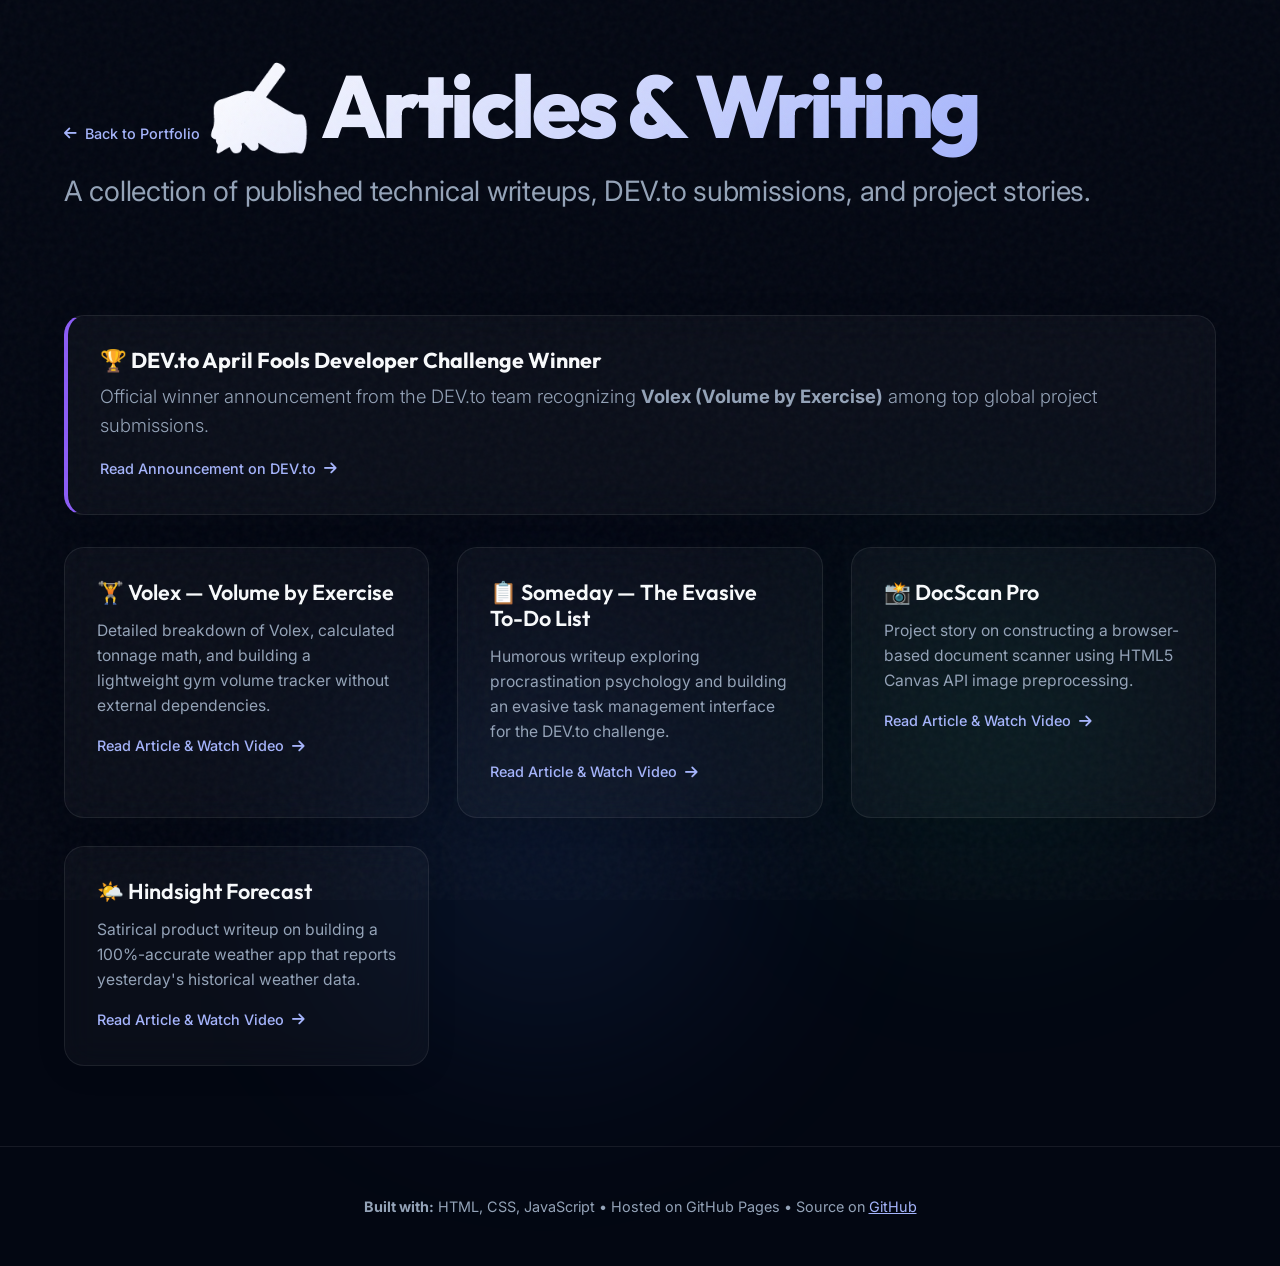
==== articles.html @ e0ef00ad "Deploy Piyush Das portfolio site & case studies" ====
<!DOCTYPE html>
<html lang="en">
<head>
    <meta charset="UTF-8">
    <meta name="viewport" content="width=device-width, initial-scale=1.0">
    <title>Articles & Writing | Piyush Das</title>
    <meta name="description" content="Technical writeups, DEV.to challenge articles, and project engineering breakdowns by Piyush Das.">
    <link rel="canonical" href="https://piyushdas1624.github.io/articles.html">
    <link rel="stylesheet" href="style.css">
    <link rel="stylesheet" href="https://cdnjs.cloudflare.com/ajax/libs/font-awesome/6.4.0/css/all.min.css">
    <link href="https://fonts.googleapis.com/css2?family=Inter:wght@300;400;500;600&family=Outfit:wght@400;600;700;800&display=swap" rel="stylesheet">
</head>
<body>
    <div class="noise-overlay"></div>
    <div class="bg-orb orb-2"></div>
    <div class="bg-orb orb-3"></div>

    <header class="section hero" style="min-height: 35vh; padding-top: 3rem;">
        <div class="container">
            <a href="index.html" class="link-btn" style="margin-bottom: 1.5rem;"><i class="fa-solid fa-arrow-left"></i> Back to Portfolio</a>
            <h1 class="gradient-text">✍️ Articles & Writing</h1>
            <p class="subtitle">A collection of published technical writeups, DEV.to submissions, and project stories.</p>
        </div>
    </header>

    <main class="container section" style="padding-top: 0;">
        <!-- Official Award Writeup -->
        <div class="glass-card highlight-card" style="margin-bottom: 2rem;">
            <h3>🏆 DEV.to April Fools Developer Challenge Winner</h3>
            <p style="margin-top: 0.5rem; color: var(--color-text-muted);">
                Official winner announcement from the DEV.to team recognizing <strong>Volex (Volume by Exercise)</strong> among top global project submissions.
            </p>
            <a href="https://dev.to/devteam/congrats-to-the-april-fools-challenge-winners-l8f" target="_blank" rel="noopener" class="link-btn" style="margin-top: 1rem; display: inline-flex;">Read Announcement on DEV.to <i class="fa-solid fa-arrow-right"></i></a>
        </div>

        <!-- Published Articles Grid -->
        <div class="grid">
            <div class="glass-card interactive-card">
                <h4>🏋️ Volex — Volume by Exercise</h4>
                <p>Detailed breakdown of Volex, calculated tonnage math, and building a lightweight gym volume tracker without external dependencies.</p>
                <a href="https://dev.to/piyushdas1624/volex-volume-by-exercise-oi7" target="_blank" rel="noopener" class="link-btn" style="margin-top: 1rem; display: inline-flex;">Read Article & Watch Video <i class="fa-solid fa-arrow-right"></i></a>
            </div>

            <div class="glass-card interactive-card">
                <h4>📋 Someday — The Evasive To-Do List</h4>
                <p>Humorous writeup exploring procrastination psychology and building an evasive task management interface for the DEV.to challenge.</p>
                <a href="https://dev.to/piyushdas1624/someday-the-evasive-to-do-list-5a4f" target="_blank" rel="noopener" class="link-btn" style="margin-top: 1rem; display: inline-flex;">Read Article & Watch Video <i class="fa-solid fa-arrow-right"></i></a>
            </div>

            <div class="glass-card interactive-card">
                <h4>📸 DocScan Pro</h4>
                <p>Project story on constructing a browser-based document scanner using HTML5 Canvas API image preprocessing.</p>
                <a href="https://dev.to/piyushdas1624/docscan-pro-38l8" target="_blank" rel="noopener" class="link-btn" style="margin-top: 1rem; display: inline-flex;">Read Article & Watch Video <i class="fa-solid fa-arrow-right"></i></a>
            </div>

            <div class="glass-card interactive-card">
                <h4>🌤️ Hindsight Forecast</h4>
                <p>Satirical product writeup on building a 100%-accurate weather app that reports yesterday's historical weather data.</p>
                <a href="https://dev.to/piyushdas1624/hindsight-forecast-4bf1" target="_blank" rel="noopener" class="link-btn" style="margin-top: 1rem; display: inline-flex;">Read Article & Watch Video <i class="fa-solid fa-arrow-right"></i></a>
            </div>
        </div>
    </main>

    <footer class="footer">
        <div class="container">
            <p><strong>Built with:</strong> HTML, CSS, JavaScript • Hosted on GitHub Pages • Source on <a href="https://github.com/Piyushdas1624/Piyushdas1624.github.io" target="_blank" rel="noopener" style="color: #a5b4fc;">GitHub</a></p>
        </div>
    </footer>
</body>
</html>
---- style.css ----
:root {
    --color-bg-base: #030712;
    --color-text-main: #f8fafc;
    --color-text-muted: #94a3b8;
    
    --color-accent-purple: #8b5cf6;
    --color-accent-blue: #3b82f6;
    --color-accent-emerald: #10b981;
    --color-accent-amber: #f59e0b;
    
    --glass-bg: rgba(255, 255, 255, 0.03);
    --glass-border: rgba(255, 255, 255, 0.08);
    --glass-highlight: rgba(255, 255, 255, 0.15);
    
    --font-heading: 'Outfit', sans-serif;
    --font-body: 'Inter', sans-serif;
    
    --transition: all 0.3s cubic-bezier(0.25, 1, 0.5, 1);
}

* {
    margin: 0;
    padding: 0;
    box-sizing: border-box;
}

body {
    background-color: var(--color-bg-base);
    color: var(--color-text-main);
    font-family: var(--font-body);
    line-height: 1.6;
    overflow-x: hidden;
    position: relative;
}

/* Background Orbs */
.bg-orb {
    position: absolute;
    border-radius: 50%;
    filter: blur(100px);
    z-index: -1;
    opacity: 0.5;
    animation: float 20s infinite alternate ease-in-out;
}

.orb-1 {
    top: 5%;
    left: 10%;
    width: 40vw;
    height: 40vw;
    background: radial-gradient(circle, rgba(139, 92, 246, 0.4) 0%, rgba(139, 92, 246, 0) 70%);
}

.orb-2 {
    top: 40%;
    right: 5%;
    width: 35vw;
    height: 35vw;
    background: radial-gradient(circle, rgba(16, 185, 129, 0.3) 0%, rgba(16, 185, 129, 0) 70%);
    animation-delay: -5s;
}

.orb-3 {
    bottom: 10%;
    left: 20%;
    width: 45vw;
    height: 45vw;
    background: radial-gradient(circle, rgba(59, 130, 246, 0.3) 0%, rgba(59, 130, 246, 0) 70%);
    animation-delay: -10s;
}

@keyframes float {
    0% { transform: translate(0, 0) scale(1); }
    50% { transform: translate(50px, -50px) scale(1.1); }
    100% { transform: translate(-30px, 30px) scale(0.9); }
}

.noise-overlay {
    position: fixed;
    top: 0;
    left: 0;
    width: 100vw;
    height: 100vh;
    pointer-events: none;
    z-index: 50;
    opacity: 0.04;
    background-image: url('data:image/svg+xml,%3Csvg viewBox="0 0 200 200" xmlns="http://www.w3.org/2000/svg"%3E%3Cfilter id="noiseFilter"%3E%3CfeTurbulence type="fractalNoise" baseFrequency="0.75" numOctaves="3" stitchTiles="stitch"/%3E%3C/filter%3E%3Crect width="100%25" height="100%25" filter="url(%23noiseFilter)"/%3E%3C/svg%3E');
}

/* Layout */
.container {
    width: 90%;
    max-width: 1200px;
    margin: 0 auto;
    position: relative;
    z-index: 1;
}

.section {
    padding: 5rem 0;
}

/* Typography */
h1, h2, h3, h4 {
    font-family: var(--font-heading);
    line-height: 1.2;
}

h3.section-title {
    font-size: 2.25rem;
    margin-bottom: 2.5rem;
    font-weight: 700;
    color: var(--color-text-main);
    letter-spacing: -0.02em;
}

/* Hero Section */
.hero {
    min-height: 70vh;
    display: flex;
    align-items: center;
    padding-top: 4rem;
}

.hero-container {
    display: flex;
    flex-direction: column;
    justify-content: center;
}

.gradient-text {
    font-size: clamp(3.5rem, 8vw, 5.5rem);
    font-weight: 800;
    letter-spacing: -0.04em;
    margin-bottom: 0.5rem;
    background: linear-gradient(135deg, #ffffff 0%, #a5b4fc 100%);
    -webkit-background-clip: text;
    -webkit-text-fill-color: transparent;
    display: inline-block;
}

.subtitle {
    font-size: clamp(1.25rem, 3vw, 1.75rem);
    font-weight: 400;
    color: var(--color-text-muted);
    margin-bottom: 1rem;
    letter-spacing: -0.01em;
}

.subtitle .dot {
    color: var(--color-accent-purple);
    margin: 0 0.5rem;
}

.tagline {
    color: var(--color-accent-emerald);
    font-size: 1.1rem;
    margin-bottom: 2rem;
    font-weight: 500;
}

/* Glassmorphism Classes */
.glass-card {
    background: var(--glass-bg);
    border: 1px solid var(--glass-border);
    backdrop-filter: blur(16px);
    -webkit-backdrop-filter: blur(16px);
    border-radius: 20px;
    padding: 2rem;
    box-shadow: 0 4px 30px rgba(0, 0, 0, 0.1);
}

/* Interactive Spotlight Card */
.interactive-card {
    position: relative;
    overflow: hidden;
    transition: transform 0.3s ease, border-color 0.3s ease;
}

.interactive-card::before {
    content: "";
    position: absolute;
    top: 0;
    left: 0;
    width: 100%;
    height: 100%;
    background: radial-gradient(
        800px circle at var(--mouse-x, 50%) var(--mouse-y, 50%),
        rgba(255, 255, 255, 0.06),
        transparent 40%
    );
    opacity: 0;
    transition: opacity 0.3s;
    pointer-events: none;
    z-index: 0;
}

.interactive-card:hover {
    transform: translateY(-5px);
    border-color: rgba(255, 255, 255, 0.2);
}

.interactive-card:hover::before {
    opacity: 1;
}

.interactive-card > * {
    position: relative;
    z-index: 1;
}

/* Buttons and Links */
.social-links {
    display: flex;
    gap: 1rem;
    margin-bottom: 1.5rem;
}

.glass-btn {
    display: flex;
    align-items: center;
    justify-content: center;
    width: 48px;
    height: 48px;
    border-radius: 12px;
    background: var(--glass-bg);
    border: 1px solid var(--glass-border);
    color: var(--color-text-main);
    text-decoration: none;
    transition: var(--transition);
    backdrop-filter: blur(10px);
}

.glass-btn:hover {
    background: rgba(255, 255, 255, 0.1);
    border-color: rgba(255, 255, 255, 0.3);
    transform: translateY(-3px);
    color: #fff;
    box-shadow: 0 10px 20px rgba(0,0,0,0.2);
}

.location {
    display: flex;
    align-items: center;
    gap: 0.5rem;
    color: var(--color-text-muted);
    font-size: 1.05rem;
    font-family: var(--font-heading);
}

.location i {
    color: var(--color-accent-emerald);
}

/* Award Banner */
.award-banner {
    margin-top: 1.5rem;
    padding-top: 1rem;
    border-top: 1px solid var(--glass-border);
    display: flex;
    align-items: center;
    gap: 0.75rem;
    color: var(--color-accent-amber);
    font-size: 1.05rem;
}

.award-banner a {
    color: #a5b4fc;
    text-decoration: underline;
}

/* Highlight Card */
.highlight-card {
    border-left: 4px solid var(--color-accent-purple);
    font-size: 1.15rem;
    font-weight: 300;
}

/* Grids */
.grid {
    display: grid;
    grid-template-columns: repeat(auto-fit, minmax(280px, 1fr));
    gap: 1.75rem;
}

.masonry-grid {
    display: grid;
    grid-template-columns: repeat(auto-fit, minmax(320px, 1fr));
    gap: 1.5rem;
}

/* Card Content Styling */
.card-icon {
    width: 52px;
    height: 52px;
    background: rgba(255,255,255,0.05);
    border-radius: 14px;
    display: flex;
    align-items: center;
    justify-content: center;
    margin-bottom: 1.25rem;
    color: #fff;
    border: 1px solid var(--glass-border);
}

.interactive-card h4 {
    font-size: 1.35rem;
    margin-bottom: 0.75rem;
    font-weight: 600;
}

.interactive-card p {
    color: var(--color-text-muted);
    font-size: 0.98rem;
}

/* Skills */
.skills-container {
    display: grid;
    grid-template-columns: repeat(auto-fit, minmax(320px, 1fr));
    gap: 1.75rem;
}

.skill-category h4 {
    margin-bottom: 1.25rem;
    display: flex;
    align-items: center;
    gap: 0.75rem;
    color: #fff;
}

.skill-category h4 i {
    color: var(--color-accent-blue);
}

.tags {
    display: flex;
    flex-wrap: wrap;
    gap: 0.6rem;
}

.glass-tag {
    background: rgba(255,255,255,0.05);
    color: var(--color-text-main);
    padding: 0.4rem 1rem;
    border-radius: 30px;
    font-size: 0.88rem;
    font-weight: 500;
    border: 1px solid var(--glass-border);
    transition: var(--transition);
}

.glass-tag:hover {
    background: rgba(255,255,255,0.15);
    border-color: rgba(255,255,255,0.4);
}

/* Projects */
.project-header {
    display: flex;
    justify-content: space-between;
    align-items: flex-start;
    margin-bottom: 1rem;
}

.badge {
    background: rgba(16, 185, 129, 0.15);
    color: var(--color-accent-emerald);
    padding: 0.3rem 0.75rem;
    border-radius: 6px;
    font-size: 0.75rem;
    font-weight: 600;
    font-family: var(--font-heading);
    border: 1px solid rgba(16, 185, 129, 0.3);
}

.winner-badge {
    background: rgba(245, 158, 11, 0.2);
    color: var(--color-accent-amber);
    border-color: rgba(245, 158, 11, 0.4);
}

.project-links {
    margin-top: 1.25rem;
    display: flex;
    gap: 1rem;
    flex-wrap: wrap;
}

.project-links a, .link-btn {
    display: inline-flex;
    align-items: center;
    gap: 0.5rem;
    color: #a5b4fc;
    text-decoration: none;
    font-size: 0.9rem;
    font-weight: 500;
    transition: var(--transition);
}

.project-links a:hover, .link-btn:hover {
    color: #ffffff;
    transform: translateX(3px);
}

/* Footer */
.footer {
    padding: 3rem 0;
    border-top: 1px solid var(--glass-border);
    text-align: center;
    color: var(--color-text-muted);
    font-size: 0.9rem;
}

/* Animations */
.fade-in-up {
    opacity: 0;
    transform: translateY(30px);
    transition: opacity 0.8s cubic-bezier(0.25, 1, 0.5, 1), transform 0.8s cubic-bezier(0.25, 1, 0.5, 1);
    transition-delay: var(--delay, 0s);
}

.fade-in-up.visible {
    opacity: 1;
    transform: translateY(0);
}
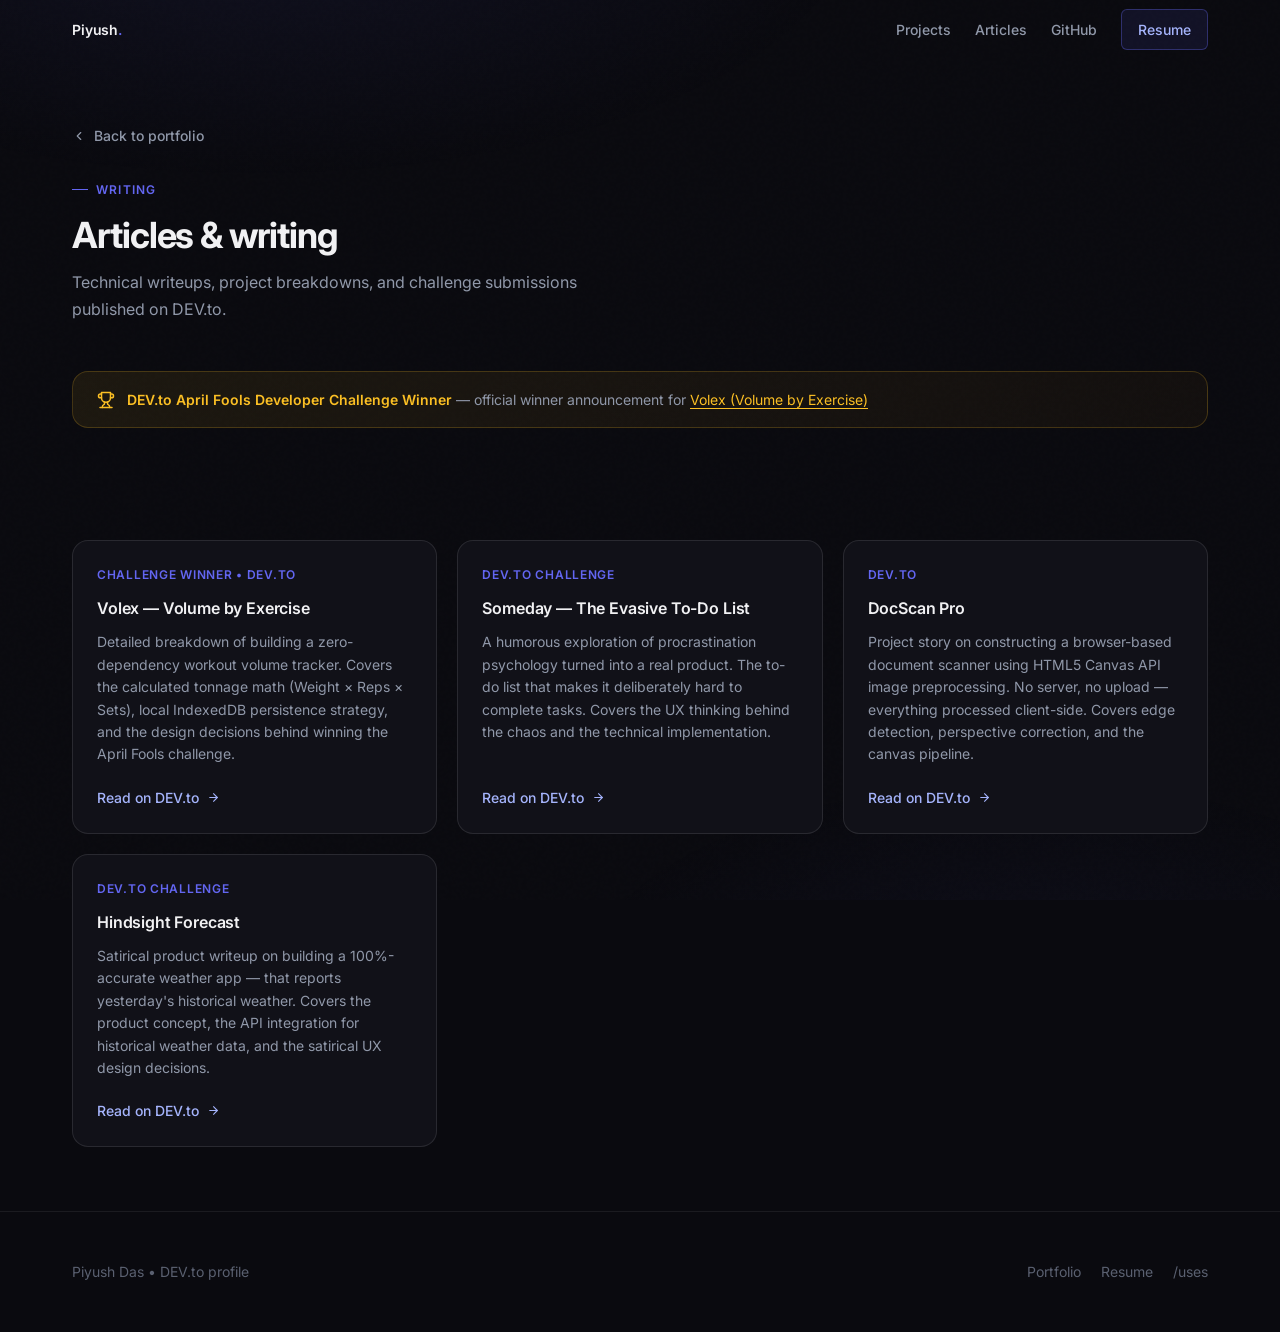
==== commit b0f5a0de: "redesign: Linear/Vercel-inspired portfolio with More pages section - Complete design system: 8px gri" ====
--- a/articles.html
+++ b/articles.html
@@ -1,70 +1,117 @@
 <!DOCTYPE html>
 <html lang="en">
 <head>
-    <meta charset="UTF-8">
-    <meta name="viewport" content="width=device-width, initial-scale=1.0">
-    <title>Articles & Writing | Piyush Das</title>
-    <meta name="description" content="Technical writeups, DEV.to challenge articles, and project engineering breakdowns by Piyush Das.">
-    <link rel="canonical" href="https://piyushdas1624.github.io/articles.html">
-    <link rel="stylesheet" href="style.css">
-    <link rel="stylesheet" href="https://cdnjs.cloudflare.com/ajax/libs/font-awesome/6.4.0/css/all.min.css">
-    <link href="https://fonts.googleapis.com/css2?family=Inter:wght@300;400;500;600&family=Outfit:wght@400;600;700;800&display=swap" rel="stylesheet">
+  <meta charset="UTF-8">
+  <meta name="viewport" content="width=device-width, initial-scale=1.0">
+  <title>Articles & Writing — Piyush Das</title>
+  <meta name="description" content="Technical writeups, DEV.to challenge articles, and project engineering breakdowns by Piyush Das.">
+  <link rel="canonical" href="https://piyushdas1624.github.io/articles.html">
+  <meta name="theme-color" content="#0a0a0f">
+  <link rel="icon" type="image/png" href="https://avatars.githubusercontent.com/u/92461717?v=4">
+  <link rel="preconnect" href="https://fonts.googleapis.com">
+  <link rel="preconnect" href="https://fonts.gstatic.com" crossorigin>
+  <link href="https://fonts.googleapis.com/css2?family=Inter:wght@300;400;500;600;700&display=swap" rel="stylesheet">
+  <link rel="stylesheet" href="style.css">
 </head>
 <body>
-    <div class="noise-overlay"></div>
-    <div class="bg-orb orb-2"></div>
-    <div class="bg-orb orb-3"></div>
+  <div class="bg-grain" aria-hidden="true"></div>
+  <div class="bg-gradient" aria-hidden="true"></div>
 
-    <header class="section hero" style="min-height: 35vh; padding-top: 3rem;">
-        <div class="container">
-            <a href="index.html" class="link-btn" style="margin-bottom: 1.5rem;"><i class="fa-solid fa-arrow-left"></i> Back to Portfolio</a>
-            <h1 class="gradient-text">✍️ Articles & Writing</h1>
-            <p class="subtitle">A collection of published technical writeups, DEV.to submissions, and project stories.</p>
+  <nav class="nav scrolled" role="navigation" aria-label="Main navigation" id="main-nav">
+    <div class="nav-inner">
+      <a href="index.html" class="nav-logo" aria-label="Back to portfolio">Piyush<span>.</span></a>
+      <div class="nav-links">
+        <a href="index.html#projects" class="nav-link">Projects</a>
+        <a href="articles.html" class="nav-link" aria-current="page">Articles</a>
+        <a href="https://github.com/Piyushdas1624" class="nav-link" target="_blank" rel="noopener noreferrer">GitHub</a>
+        <a href="resume.html" class="nav-cta">Resume</a>
+      </div>
+    </div>
+  </nav>
+
+  <main style="padding-top: calc(var(--nav-height) + var(--space-16));">
+    <div class="container">
+      <a href="index.html" class="back-link reveal">
+        <svg width="14" height="14" viewBox="0 0 24 24" fill="none" stroke="currentColor" stroke-width="2" stroke-linecap="round" stroke-linejoin="round" aria-hidden="true"><path d="m15 18-6-6 6-6"/></svg>
+        Back to portfolio
+      </a>
+
+      <div class="section-header reveal">
+        <div class="eyebrow">Writing</div>
+        <h1 class="section-title" style="font-size: clamp(var(--text-2xl), 4vw, var(--text-4xl)); letter-spacing: -0.03em;">Articles &amp; writing</h1>
+        <p class="section-desc">Technical writeups, project breakdowns, and challenge submissions published on DEV.to.</p>
+      </div>
+
+      <!-- Award highlight -->
+      <div class="award-banner reveal">
+        <svg width="18" height="18" viewBox="0 0 24 24" fill="none" stroke="currentColor" stroke-width="2" stroke-linecap="round" stroke-linejoin="round" aria-hidden="true"><path d="M6 9H4.5a2.5 2.5 0 0 1 0-5H6"/><path d="M18 9h1.5a2.5 2.5 0 0 0 0-5H18"/><path d="M4 22h16"/><path d="M10 14.66V17c0 .55-.47.98-.97 1.21C7.85 18.75 7 20.24 7 22"/><path d="M14 14.66V17c0 .55.47.98.97 1.21C16.15 18.75 17 20.24 17 22"/><path d="M18 2H6v7a6 6 0 0 0 12 0V2Z"/></svg>
+        <p class="award-banner-text">
+          <strong>DEV.to April Fools Developer Challenge Winner</strong> —
+          official winner announcement for <a href="https://dev.to/devteam/congrats-to-the-april-fools-challenge-winners-l8f" target="_blank" rel="noopener" class="award-banner-link">Volex (Volume by Exercise)</a>
+        </p>
+      </div>
+
+      <div class="section-sm">
+        <div class="articles-grid" role="list" aria-label="Articles and writing">
+
+          <a href="https://dev.to/piyushdas1624/volex-volume-by-exercise-oi7" target="_blank" rel="noopener noreferrer" class="article-card reveal" role="listitem">
+            <span class="article-tag">Challenge Winner &bull; DEV.to</span>
+            <h2 class="article-title">Volex — Volume by Exercise</h2>
+            <p class="article-summary">Detailed breakdown of building a zero-dependency workout volume tracker. Covers the calculated tonnage math (Weight × Reps × Sets), local IndexedDB persistence strategy, and the design decisions behind winning the April Fools challenge.</p>
+            <span class="article-read">
+              Read on DEV.to
+              <svg width="13" height="13" viewBox="0 0 24 24" fill="none" stroke="currentColor" stroke-width="2" stroke-linecap="round" stroke-linejoin="round" aria-hidden="true"><path d="M5 12h14"/><path d="m12 5 7 7-7 7"/></svg>
+            </span>
+          </a>
+
+          <a href="https://dev.to/piyushdas1624/someday-the-evasive-to-do-list-5a4f" target="_blank" rel="noopener noreferrer" class="article-card reveal reveal-delay-1" role="listitem">
+            <span class="article-tag">DEV.to Challenge</span>
+            <h2 class="article-title">Someday — The Evasive To-Do List</h2>
+            <p class="article-summary">A humorous exploration of procrastination psychology turned into a real product. The to-do list that makes it deliberately hard to complete tasks. Covers the UX thinking behind the chaos and the technical implementation.</p>
+            <span class="article-read">
+              Read on DEV.to
+              <svg width="13" height="13" viewBox="0 0 24 24" fill="none" stroke="currentColor" stroke-width="2" stroke-linecap="round" stroke-linejoin="round" aria-hidden="true"><path d="M5 12h14"/><path d="m12 5 7 7-7 7"/></svg>
+            </span>
+          </a>
+
+          <a href="https://dev.to/piyushdas1624/docscan-pro-38l8" target="_blank" rel="noopener noreferrer" class="article-card reveal reveal-delay-2" role="listitem">
+            <span class="article-tag">DEV.to</span>
+            <h2 class="article-title">DocScan Pro</h2>
+            <p class="article-summary">Project story on constructing a browser-based document scanner using HTML5 Canvas API image preprocessing. No server, no upload — everything processed client-side. Covers edge detection, perspective correction, and the canvas pipeline.</p>
+            <span class="article-read">
+              Read on DEV.to
+              <svg width="13" height="13" viewBox="0 0 24 24" fill="none" stroke="currentColor" stroke-width="2" stroke-linecap="round" stroke-linejoin="round" aria-hidden="true"><path d="M5 12h14"/><path d="m12 5 7 7-7 7"/></svg>
+            </span>
+          </a>
+
+          <a href="https://dev.to/piyushdas1624/hindsight-forecast-4bf1" target="_blank" rel="noopener noreferrer" class="article-card reveal reveal-delay-3" role="listitem">
+            <span class="article-tag">DEV.to Challenge</span>
+            <h2 class="article-title">Hindsight Forecast</h2>
+            <p class="article-summary">Satirical product writeup on building a 100%-accurate weather app — that reports yesterday's historical weather. Covers the product concept, the API integration for historical weather data, and the satirical UX design decisions.</p>
+            <span class="article-read">
+              Read on DEV.to
+              <svg width="13" height="13" viewBox="0 0 24 24" fill="none" stroke="currentColor" stroke-width="2" stroke-linecap="round" stroke-linejoin="round" aria-hidden="true"><path d="M5 12h14"/><path d="m12 5 7 7-7 7"/></svg>
+            </span>
+          </a>
+
         </div>
-    </header>
+      </div>
+    </div>
+  </main>
 
-    <main class="container section" style="padding-top: 0;">
-        <!-- Official Award Writeup -->
-        <div class="glass-card highlight-card" style="margin-bottom: 2rem;">
-            <h3>🏆 DEV.to April Fools Developer Challenge Winner</h3>
-            <p style="margin-top: 0.5rem; color: var(--color-text-muted);">
-                Official winner announcement from the DEV.to team recognizing <strong>Volex (Volume by Exercise)</strong> among top global project submissions.
-            </p>
-            <a href="https://dev.to/devteam/congrats-to-the-april-fools-challenge-winners-l8f" target="_blank" rel="noopener" class="link-btn" style="margin-top: 1rem; display: inline-flex;">Read Announcement on DEV.to <i class="fa-solid fa-arrow-right"></i></a>
-        </div>
+  <footer class="footer">
+    <div class="container">
+      <div class="footer-inner">
+        <p>Piyush Das &bull; <a href="https://dev.to/piyushdas1624" target="_blank" rel="noopener noreferrer" class="footer-link">DEV.to profile</a></p>
+        <nav class="footer-links" aria-label="Footer links">
+          <a href="index.html" class="footer-link">Portfolio</a>
+          <a href="resume.html" class="footer-link">Resume</a>
+          <a href="uses.html" class="footer-link">/uses</a>
+        </nav>
+      </div>
+    </div>
+  </footer>
 
-        <!-- Published Articles Grid -->
-        <div class="grid">
-            <div class="glass-card interactive-card">
-                <h4>🏋️ Volex — Volume by Exercise</h4>
-                <p>Detailed breakdown of Volex, calculated tonnage math, and building a lightweight gym volume tracker without external dependencies.</p>
-                <a href="https://dev.to/piyushdas1624/volex-volume-by-exercise-oi7" target="_blank" rel="noopener" class="link-btn" style="margin-top: 1rem; display: inline-flex;">Read Article & Watch Video <i class="fa-solid fa-arrow-right"></i></a>
-            </div>
-
-            <div class="glass-card interactive-card">
-                <h4>📋 Someday — The Evasive To-Do List</h4>
-                <p>Humorous writeup exploring procrastination psychology and building an evasive task management interface for the DEV.to challenge.</p>
-                <a href="https://dev.to/piyushdas1624/someday-the-evasive-to-do-list-5a4f" target="_blank" rel="noopener" class="link-btn" style="margin-top: 1rem; display: inline-flex;">Read Article & Watch Video <i class="fa-solid fa-arrow-right"></i></a>
-            </div>
-
-            <div class="glass-card interactive-card">
-                <h4>📸 DocScan Pro</h4>
-                <p>Project story on constructing a browser-based document scanner using HTML5 Canvas API image preprocessing.</p>
-                <a href="https://dev.to/piyushdas1624/docscan-pro-38l8" target="_blank" rel="noopener" class="link-btn" style="margin-top: 1rem; display: inline-flex;">Read Article & Watch Video <i class="fa-solid fa-arrow-right"></i></a>
-            </div>
-
-            <div class="glass-card interactive-card">
-                <h4>🌤️ Hindsight Forecast</h4>
-                <p>Satirical product writeup on building a 100%-accurate weather app that reports yesterday's historical weather data.</p>
-                <a href="https://dev.to/piyushdas1624/hindsight-forecast-4bf1" target="_blank" rel="noopener" class="link-btn" style="margin-top: 1rem; display: inline-flex;">Read Article & Watch Video <i class="fa-solid fa-arrow-right"></i></a>
-            </div>
-        </div>
-    </main>
-
-    <footer class="footer">
-        <div class="container">
-            <p><strong>Built with:</strong> HTML, CSS, JavaScript • Hosted on GitHub Pages • Source on <a href="https://github.com/Piyushdas1624/Piyushdas1624.github.io" target="_blank" rel="noopener" style="color: #a5b4fc;">GitHub</a></p>
-        </div>
-    </footer>
+  <script src="script.js"></script>
 </body>
 </html>
--- a/style.css
+++ b/style.css
@@ -1,426 +1,1659 @@
+/* ==========================================================================
+   Piyush Das Portfolio — Design System
+   Aesthetic: Linear / Vercel-inspired — Dark, precise, typography-first
+   Grid: 8px base unit | Max-width: 1200px | Tokens: semantic CSS vars
+   ========================================================================== */
+
+/* --------------------------------------------------------------------------
+   DESIGN TOKENS
+   -------------------------------------------------------------------------- */
 :root {
-    --color-bg-base: #030712;
-    --color-text-main: #f8fafc;
-    --color-text-muted: #94a3b8;
-    
-    --color-accent-purple: #8b5cf6;
-    --color-accent-blue: #3b82f6;
-    --color-accent-emerald: #10b981;
-    --color-accent-amber: #f59e0b;
-    
-    --glass-bg: rgba(255, 255, 255, 0.03);
-    --glass-border: rgba(255, 255, 255, 0.08);
-    --glass-highlight: rgba(255, 255, 255, 0.15);
-    
-    --font-heading: 'Outfit', sans-serif;
-    --font-body: 'Inter', sans-serif;
-    
-    --transition: all 0.3s cubic-bezier(0.25, 1, 0.5, 1);
-}
-
-* {
-    margin: 0;
-    padding: 0;
-    box-sizing: border-box;
+  /* — Backgrounds — */
+  --bg-base: #0a0a0f;
+  --bg-elevated: #111118;
+  --bg-surface: rgba(255, 255, 255, 0.04);
+  --bg-surface-hover: rgba(255, 255, 255, 0.07);
+  --bg-inset: rgba(0, 0, 0, 0.3);
+
+  /* — Borders — */
+  --border-subtle: rgba(255, 255, 255, 0.07);
+  --border-default: rgba(255, 255, 255, 0.10);
+  --border-emphasis: rgba(255, 255, 255, 0.18);
+  --border-accent: rgba(99, 102, 241, 0.35);
+
+  /* — Text — */
+  --text-primary: #f1f1f3;
+  --text-secondary: #9098a9;
+  --text-tertiary: #5a6070;
+  --text-accent: #a5b4fc;
+  --text-on-accent: #ffffff;
+
+  /* — Accent — single color system —*/
+  --accent: #6366f1;
+  --accent-hover: #818cf8;
+  --accent-glow: rgba(99, 102, 241, 0.20);
+  --accent-subtle: rgba(99, 102, 241, 0.10);
+
+  /* — Status colors — */
+  --color-success: #34d399;
+  --color-success-subtle: rgba(52, 211, 153, 0.10);
+  --color-warning: #fbbf24;
+  --color-warning-subtle: rgba(251, 191, 36, 0.10);
+
+  /* — Typography — */
+  --font-sans: 'Inter', system-ui, -apple-system, sans-serif;
+  --font-display: 'Inter', system-ui, sans-serif;
+  --font-mono: 'JetBrains Mono', 'Fira Code', monospace;
+
+  /* — Type Scale — named roles, not arbitrary px — */
+  --text-xs: 0.75rem;      /* 12px — captions, meta */
+  --text-sm: 0.875rem;     /* 14px — secondary body */
+  --text-base: 1rem;       /* 16px — body */
+  --text-lg: 1.125rem;     /* 18px — emphasized body */
+  --text-xl: 1.25rem;      /* 20px — small headings */
+  --text-2xl: 1.5rem;      /* 24px */
+  --text-3xl: 1.875rem;    /* 30px */
+  --text-4xl: 2.25rem;     /* 36px */
+  --text-5xl: 3rem;        /* 48px */
+  --text-6xl: 3.75rem;     /* 60px */
+
+  /* — Spacing — 8px base unit — */
+  --space-1: 0.25rem;   /* 4px */
+  --space-2: 0.5rem;    /* 8px */
+  --space-3: 0.75rem;   /* 12px */
+  --space-4: 1rem;      /* 16px */
+  --space-5: 1.25rem;   /* 20px */
+  --space-6: 1.5rem;    /* 24px */
+  --space-8: 2rem;      /* 32px */
+  --space-10: 2.5rem;   /* 40px */
+  --space-12: 3rem;     /* 48px */
+  --space-16: 4rem;     /* 64px */
+  --space-20: 5rem;     /* 80px */
+  --space-24: 6rem;     /* 96px */
+  --space-32: 8rem;     /* 128px */
+
+  /* — Radii — */
+  --radius-sm: 6px;
+  --radius-md: 10px;
+  --radius-lg: 16px;
+  --radius-xl: 20px;
+  --radius-full: 9999px;
+
+  /* — Elevation — */
+  --shadow-sm: 0 1px 3px rgba(0,0,0,0.3), 0 1px 2px rgba(0,0,0,0.2);
+  --shadow-md: 0 4px 16px rgba(0,0,0,0.4);
+  --shadow-lg: 0 12px 40px rgba(0,0,0,0.5);
+  --shadow-glow: 0 0 30px rgba(99,102,241,0.12);
+
+  /* — Motion — */
+  --ease-out: cubic-bezier(0.16, 1, 0.3, 1);
+  --ease-in-out: cubic-bezier(0.4, 0, 0.2, 1);
+  --duration-fast: 150ms;
+  --duration-base: 250ms;
+  --duration-slow: 400ms;
+
+  /* — Layout — */
+  --max-width: 1200px;
+  --max-width-text: 680px;
+  --gutter: clamp(1rem, 4vw, 2rem);
+  --nav-height: 60px;
+}
+
+/* --------------------------------------------------------------------------
+   RESET & BASE
+   -------------------------------------------------------------------------- */
+*, *::before, *::after {
+  box-sizing: border-box;
+  margin: 0;
+  padding: 0;
+}
+
+html {
+  scroll-behavior: smooth;
+  font-size: 16px;
+  -webkit-text-size-adjust: 100%;
 }
 
 body {
-    background-color: var(--color-bg-base);
-    color: var(--color-text-main);
-    font-family: var(--font-body);
-    line-height: 1.6;
-    overflow-x: hidden;
-    position: relative;
-}
-
-/* Background Orbs */
-.bg-orb {
-    position: absolute;
-    border-radius: 50%;
-    filter: blur(100px);
-    z-index: -1;
-    opacity: 0.5;
-    animation: float 20s infinite alternate ease-in-out;
-}
-
-.orb-1 {
-    top: 5%;
-    left: 10%;
-    width: 40vw;
-    height: 40vw;
-    background: radial-gradient(circle, rgba(139, 92, 246, 0.4) 0%, rgba(139, 92, 246, 0) 70%);
-}
-
-.orb-2 {
-    top: 40%;
-    right: 5%;
-    width: 35vw;
-    height: 35vw;
-    background: radial-gradient(circle, rgba(16, 185, 129, 0.3) 0%, rgba(16, 185, 129, 0) 70%);
-    animation-delay: -5s;
-}
-
-.orb-3 {
-    bottom: 10%;
-    left: 20%;
-    width: 45vw;
-    height: 45vw;
-    background: radial-gradient(circle, rgba(59, 130, 246, 0.3) 0%, rgba(59, 130, 246, 0) 70%);
-    animation-delay: -10s;
-}
-
-@keyframes float {
-    0% { transform: translate(0, 0) scale(1); }
-    50% { transform: translate(50px, -50px) scale(1.1); }
-    100% { transform: translate(-30px, 30px) scale(0.9); }
-}
-
-.noise-overlay {
-    position: fixed;
-    top: 0;
-    left: 0;
-    width: 100vw;
-    height: 100vh;
-    pointer-events: none;
-    z-index: 50;
-    opacity: 0.04;
-    background-image: url('data:image/svg+xml,%3Csvg viewBox="0 0 200 200" xmlns="http://www.w3.org/2000/svg"%3E%3Cfilter id="noiseFilter"%3E%3CfeTurbulence type="fractalNoise" baseFrequency="0.75" numOctaves="3" stitchTiles="stitch"/%3E%3C/filter%3E%3Crect width="100%25" height="100%25" filter="url(%23noiseFilter)"/%3E%3C/svg%3E');
-}
-
-/* Layout */
+  background-color: var(--bg-base);
+  color: var(--text-primary);
+  font-family: var(--font-sans);
+  font-size: var(--text-base);
+  line-height: 1.65;
+  overflow-x: hidden;
+  min-height: 100vh;
+  -webkit-font-smoothing: antialiased;
+  -moz-osx-font-smoothing: grayscale;
+}
+
+img { max-width: 100%; height: auto; display: block; }
+a { color: inherit; text-decoration: none; }
+button { font-family: inherit; cursor: pointer; border: none; background: none; }
+ul, ol { list-style: none; }
+
+/* Reduced motion */
+@media (prefers-reduced-motion: reduce) {
+  *, *::before, *::after {
+    animation-duration: 0.01ms !important;
+    animation-iteration-count: 1 !important;
+    transition-duration: 0.01ms !important;
+  }
+}
+
+/* --------------------------------------------------------------------------
+   AMBIENT BACKGROUND — subtle, not distracting
+   -------------------------------------------------------------------------- */
+.bg-grain {
+  position: fixed;
+  inset: 0;
+  background-image: url("data:image/svg+xml,%3Csvg viewBox='0 0 256 256' xmlns='http://www.w3.org/2000/svg'%3E%3Cfilter id='noise'%3E%3CfeTurbulence type='fractalNoise' baseFrequency='0.9' numOctaves='4' stitchTiles='stitch'/%3E%3C/filter%3E%3Crect width='100%25' height='100%25' filter='url(%23noise)' opacity='0.03'/%3E%3C/svg%3E");
+  pointer-events: none;
+  z-index: 0;
+  opacity: 0.4;
+}
+
+.bg-gradient {
+  position: fixed;
+  inset: 0;
+  background:
+    radial-gradient(ellipse 80% 50% at 20% -10%, rgba(99,102,241,0.08) 0%, transparent 60%),
+    radial-gradient(ellipse 60% 40% at 80% 110%, rgba(99,102,241,0.05) 0%, transparent 60%);
+  pointer-events: none;
+  z-index: 0;
+}
+
+/* --------------------------------------------------------------------------
+   NAVIGATION
+   -------------------------------------------------------------------------- */
+.nav {
+  position: fixed;
+  top: 0;
+  left: 0;
+  right: 0;
+  z-index: 100;
+  height: var(--nav-height);
+  display: flex;
+  align-items: center;
+  border-bottom: 1px solid transparent;
+  transition: background var(--duration-base) var(--ease-out),
+              border-color var(--duration-base) var(--ease-out);
+}
+
+.nav.scrolled {
+  background: rgba(10, 10, 15, 0.85);
+  backdrop-filter: blur(20px);
+  -webkit-backdrop-filter: blur(20px);
+  border-bottom-color: var(--border-subtle);
+}
+
+.nav-inner {
+  max-width: var(--max-width);
+  margin: 0 auto;
+  padding: 0 var(--gutter);
+  width: 100%;
+  display: flex;
+  align-items: center;
+  justify-content: space-between;
+}
+
+.nav-logo {
+  font-size: var(--text-sm);
+  font-weight: 600;
+  color: var(--text-primary);
+  letter-spacing: -0.01em;
+}
+
+.nav-logo span {
+  color: var(--accent);
+}
+
+.nav-links {
+  display: flex;
+  align-items: center;
+  gap: var(--space-6);
+}
+
+.nav-link {
+  font-size: var(--text-sm);
+  font-weight: 500;
+  color: var(--text-secondary);
+  transition: color var(--duration-fast) ease;
+  position: relative;
+}
+
+.nav-link:hover {
+  color: var(--text-primary);
+}
+
+.nav-cta {
+  font-size: var(--text-sm);
+  font-weight: 500;
+  padding: var(--space-2) var(--space-4);
+  background: var(--accent-subtle);
+  border: 1px solid var(--border-accent);
+  border-radius: var(--radius-sm);
+  color: var(--text-accent);
+  transition: all var(--duration-fast) ease;
+}
+
+.nav-cta:hover {
+  background: rgba(99,102,241,0.18);
+  color: var(--text-on-accent);
+}
+
+/* --------------------------------------------------------------------------
+   LAYOUT UTILITIES
+   -------------------------------------------------------------------------- */
 .container {
-    width: 90%;
-    max-width: 1200px;
-    margin: 0 auto;
-    position: relative;
-    z-index: 1;
+  max-width: var(--max-width);
+  margin: 0 auto;
+  padding: 0 var(--gutter);
+  position: relative;
+  z-index: 2;
 }
 
 .section {
-    padding: 5rem 0;
-}
-
-/* Typography */
-h1, h2, h3, h4 {
-    font-family: var(--font-heading);
-    line-height: 1.2;
-}
-
-h3.section-title {
-    font-size: 2.25rem;
-    margin-bottom: 2.5rem;
-    font-weight: 700;
-    color: var(--color-text-main);
-    letter-spacing: -0.02em;
-}
-
-/* Hero Section */
+  padding: var(--space-24) 0;
+}
+
+.section-sm {
+  padding: var(--space-16) 0;
+}
+
+/* Alternate section — subtle tint to break rhythm */
+.section-alt {
+  background: rgba(255,255,255,0.018);
+  border-top: 1px solid var(--border-subtle);
+  border-bottom: 1px solid var(--border-subtle);
+}
+
+/* --------------------------------------------------------------------------
+   TYPOGRAPHY SYSTEM
+   -------------------------------------------------------------------------- */
+.eyebrow {
+  font-size: var(--text-xs);
+  font-weight: 600;
+  letter-spacing: 0.1em;
+  text-transform: uppercase;
+  color: var(--accent);
+  display: flex;
+  align-items: center;
+  gap: var(--space-2);
+  margin-bottom: var(--space-4);
+}
+
+.eyebrow::before {
+  content: '';
+  display: inline-block;
+  width: 16px;
+  height: 1px;
+  background: var(--accent);
+}
+
+h1, h2, h3, h4, h5 {
+  font-family: var(--font-display);
+  font-weight: 700;
+  letter-spacing: -0.025em;
+  line-height: 1.15;
+  color: var(--text-primary);
+}
+
+.display-xl {
+  font-size: clamp(var(--text-4xl), 7vw, var(--text-6xl));
+  line-height: 1.08;
+  letter-spacing: -0.04em;
+}
+
+.display-lg {
+  font-size: clamp(var(--text-3xl), 5vw, var(--text-5xl));
+  letter-spacing: -0.03em;
+}
+
+.display-md {
+  font-size: clamp(var(--text-2xl), 3vw, var(--text-4xl));
+  letter-spacing: -0.025em;
+}
+
+.heading-lg { font-size: var(--text-2xl); }
+.heading-md { font-size: var(--text-xl); }
+.heading-sm { font-size: var(--text-lg); font-weight: 600; }
+
+.body-lg { font-size: var(--text-lg); color: var(--text-secondary); line-height: 1.7; }
+.body-md { font-size: var(--text-base); color: var(--text-secondary); line-height: 1.65; }
+.body-sm { font-size: var(--text-sm); color: var(--text-secondary); line-height: 1.6; }
+
+.gradient-text {
+  background: linear-gradient(135deg, #ffffff 30%, #a5b4fc 100%);
+  -webkit-background-clip: text;
+  -webkit-text-fill-color: transparent;
+  background-clip: text;
+}
+
+/* --------------------------------------------------------------------------
+   HERO SECTION
+   -------------------------------------------------------------------------- */
 .hero {
-    min-height: 70vh;
-    display: flex;
-    align-items: center;
-    padding-top: 4rem;
-}
-
-.hero-container {
-    display: flex;
+  min-height: 100vh;
+  display: flex;
+  flex-direction: column;
+  justify-content: center;
+  padding-top: calc(var(--nav-height) + var(--space-16));
+  padding-bottom: var(--space-24);
+  position: relative;
+  overflow: hidden;
+}
+
+.hero-inner {
+  max-width: 800px;
+}
+
+.hero-badge {
+  display: inline-flex;
+  align-items: center;
+  gap: var(--space-2);
+  padding: var(--space-1) var(--space-3) var(--space-1) var(--space-2);
+  background: var(--color-success-subtle);
+  border: 1px solid rgba(52, 211, 153, 0.2);
+  border-radius: var(--radius-full);
+  font-size: var(--text-xs);
+  font-weight: 500;
+  color: var(--color-success);
+  margin-bottom: var(--space-8);
+  width: fit-content;
+}
+
+.hero-badge-dot {
+  width: 6px;
+  height: 6px;
+  border-radius: 50%;
+  background: var(--color-success);
+  animation: pulse-dot 2s ease-in-out infinite;
+}
+
+@keyframes pulse-dot {
+  0%, 100% { opacity: 1; transform: scale(1); }
+  50% { opacity: 0.5; transform: scale(0.8); }
+}
+
+.hero-title {
+  margin-bottom: var(--space-6);
+}
+
+.hero-bio {
+  font-size: var(--text-lg);
+  color: var(--text-secondary);
+  line-height: 1.7;
+  max-width: 580px;
+  margin-bottom: var(--space-10);
+}
+
+.hero-actions {
+  display: flex;
+  align-items: center;
+  gap: var(--space-4);
+  flex-wrap: wrap;
+}
+
+.hero-socials {
+  display: flex;
+  align-items: center;
+  gap: var(--space-3);
+  margin-top: var(--space-8);
+}
+
+.hero-scroll {
+  position: absolute;
+  bottom: var(--space-10);
+  left: 50%;
+  transform: translateX(-50%);
+  display: flex;
+  flex-direction: column;
+  align-items: center;
+  gap: var(--space-2);
+  color: var(--text-tertiary);
+  font-size: var(--text-xs);
+  letter-spacing: 0.08em;
+  text-transform: uppercase;
+  animation: float-scroll 3s ease-in-out infinite;
+}
+
+@keyframes float-scroll {
+  0%, 100% { transform: translateX(-50%) translateY(0); opacity: 0.5; }
+  50% { transform: translateX(-50%) translateY(6px); opacity: 1; }
+}
+
+/* --------------------------------------------------------------------------
+   BUTTONS
+   -------------------------------------------------------------------------- */
+.btn {
+  display: inline-flex;
+  align-items: center;
+  justify-content: center;
+  gap: var(--space-2);
+  font-size: var(--text-sm);
+  font-weight: 500;
+  line-height: 1;
+  padding: var(--space-3) var(--space-6);
+  border-radius: var(--radius-md);
+  transition: all var(--duration-fast) var(--ease-out);
+  cursor: pointer;
+  border: 1px solid transparent;
+  text-decoration: none;
+  white-space: nowrap;
+}
+
+.btn:focus-visible {
+  outline: 2px solid var(--accent);
+  outline-offset: 2px;
+}
+
+.btn-primary {
+  background: var(--accent);
+  color: white;
+  border-color: var(--accent);
+}
+
+.btn-primary:hover {
+  background: var(--accent-hover);
+  border-color: var(--accent-hover);
+  transform: translateY(-1px);
+  box-shadow: 0 4px 16px rgba(99,102,241,0.3);
+}
+
+.btn-secondary {
+  background: var(--bg-surface);
+  color: var(--text-primary);
+  border-color: var(--border-default);
+}
+
+.btn-secondary:hover {
+  background: var(--bg-surface-hover);
+  border-color: var(--border-emphasis);
+  transform: translateY(-1px);
+}
+
+.btn-ghost {
+  color: var(--text-secondary);
+  padding: var(--space-2) var(--space-3);
+  border-radius: var(--radius-sm);
+}
+
+.btn-ghost:hover {
+  background: var(--bg-surface);
+  color: var(--text-primary);
+}
+
+/* Icon button */
+.btn-icon {
+  width: 40px;
+  height: 40px;
+  padding: 0;
+  border-radius: var(--radius-md);
+  background: var(--bg-surface);
+  border: 1px solid var(--border-default);
+  color: var(--text-secondary);
+  display: inline-flex;
+  align-items: center;
+  justify-content: center;
+  transition: all var(--duration-fast) ease;
+}
+
+.btn-icon:hover {
+  background: var(--bg-surface-hover);
+  border-color: var(--border-emphasis);
+  color: var(--text-primary);
+  transform: translateY(-1px);
+}
+
+.btn-icon:focus-visible {
+  outline: 2px solid var(--accent);
+  outline-offset: 2px;
+}
+
+/* --------------------------------------------------------------------------
+   BADGES
+   -------------------------------------------------------------------------- */
+.badge {
+  display: inline-flex;
+  align-items: center;
+  gap: var(--space-1);
+  padding: var(--space-1) var(--space-3);
+  border-radius: var(--radius-full);
+  font-size: var(--text-xs);
+  font-weight: 600;
+  letter-spacing: 0.02em;
+  border: 1px solid;
+}
+
+.badge-default {
+  background: var(--bg-surface);
+  color: var(--text-secondary);
+  border-color: var(--border-default);
+}
+
+.badge-accent {
+  background: var(--accent-subtle);
+  color: var(--text-accent);
+  border-color: var(--border-accent);
+}
+
+.badge-success {
+  background: var(--color-success-subtle);
+  color: var(--color-success);
+  border-color: rgba(52,211,153,0.2);
+}
+
+.badge-warning {
+  background: var(--color-warning-subtle);
+  color: var(--color-warning);
+  border-color: rgba(251,191,36,0.2);
+}
+
+/* --------------------------------------------------------------------------
+   SECTION HEADERS
+   -------------------------------------------------------------------------- */
+.section-header {
+  margin-bottom: var(--space-12);
+}
+
+.section-header.centered {
+  text-align: center;
+  max-width: 560px;
+  margin-left: auto;
+  margin-right: auto;
+}
+
+.section-title {
+  font-size: clamp(var(--text-2xl), 3vw, var(--text-3xl));
+  letter-spacing: -0.025em;
+  color: var(--text-primary);
+  margin-bottom: var(--space-3);
+}
+
+.section-desc {
+  font-size: var(--text-base);
+  color: var(--text-secondary);
+  line-height: 1.7;
+  max-width: 520px;
+}
+
+/* --------------------------------------------------------------------------
+   FEATURED PROJECTS — Large cards, visuals first
+   -------------------------------------------------------------------------- */
+.featured-grid {
+  display: grid;
+  grid-template-columns: 1fr 1fr;
+  gap: var(--space-6);
+  margin-bottom: var(--space-6);
+}
+
+.project-card {
+  border: 1px solid var(--border-default);
+  border-radius: var(--radius-xl);
+  overflow: hidden;
+  background: var(--bg-elevated);
+  transition: all var(--duration-base) var(--ease-out);
+  display: flex;
+  flex-direction: column;
+  position: relative;
+}
+
+.project-card:hover {
+  border-color: var(--border-emphasis);
+  box-shadow: var(--shadow-md);
+  transform: translateY(-2px);
+}
+
+.project-card:focus-within {
+  outline: 2px solid var(--accent);
+  outline-offset: 2px;
+}
+
+/* Visual area — the "screenshot zone" */
+.project-visual {
+  width: 100%;
+  aspect-ratio: 16/9;
+  background: var(--bg-inset);
+  border-bottom: 1px solid var(--border-subtle);
+  display: flex;
+  align-items: center;
+  justify-content: center;
+  overflow: hidden;
+  position: relative;
+}
+
+.project-visual-placeholder {
+  width: 100%;
+  height: 100%;
+  display: flex;
+  align-items: center;
+  justify-content: center;
+  flex-direction: column;
+  gap: var(--space-3);
+}
+
+/* Stash AI — deep indigo gradient */
+.project-visual-stash {
+  background: linear-gradient(135deg, #0f0f20 0%, #1a1040 40%, #0d1530 100%);
+}
+
+/* Mock UI inside the visual for Stash AI */
+.stash-mock {
+  width: 85%;
+  max-width: 320px;
+  background: rgba(255,255,255,0.04);
+  border: 1px solid rgba(99,102,241,0.2);
+  border-radius: var(--radius-md);
+  padding: var(--space-4);
+  font-family: var(--font-mono);
+  font-size: 10px;
+  color: rgba(165,180,252,0.7);
+}
+
+.stash-mock-bar {
+  display: flex;
+  gap: 5px;
+  margin-bottom: var(--space-3);
+}
+
+.stash-mock-dot {
+  width: 8px;
+  height: 8px;
+  border-radius: 50%;
+  background: rgba(255,255,255,0.1);
+}
+
+.stash-mock-line {
+  height: 6px;
+  border-radius: 3px;
+  background: rgba(99,102,241,0.2);
+  margin-bottom: 6px;
+}
+
+.stash-mock-line.w-full { width: 100%; }
+.stash-mock-line.w-3q { width: 75%; }
+.stash-mock-line.w-half { width: 50%; background: rgba(165,180,252,0.15); }
+.stash-mock-line.w-2q { width: 60%; }
+.stash-mock-tag {
+  display: inline-block;
+  padding: 2px 6px;
+  background: rgba(99,102,241,0.15);
+  border-radius: 3px;
+  color: rgba(165,180,252,0.9);
+  font-size: 9px;
+  margin-right: 4px;
+}
+
+/* GhostScreen — dark green/slate Android feel */
+.project-visual-ghost {
+  background: linear-gradient(135deg, #0a0f0d 0%, #0d1a14 50%, #080c0a 100%);
+}
+
+.ghost-mock {
+  display: flex;
+  gap: var(--space-3);
+  width: 85%;
+  max-width: 300px;
+}
+
+.ghost-phone {
+  width: 90px;
+  background: rgba(255,255,255,0.04);
+  border: 1px solid rgba(52,211,153,0.15);
+  border-radius: 12px;
+  padding: var(--space-3);
+  flex-shrink: 0;
+}
+
+.ghost-phone-screen {
+  width: 100%;
+  aspect-ratio: 9/16;
+  background: rgba(0,0,0,0.5);
+  border-radius: 6px;
+  display: flex;
+  align-items: center;
+  justify-content: center;
+}
+
+.ghost-overlay-icon {
+  width: 24px;
+  height: 24px;
+  border-radius: 50%;
+  border: 1px dashed rgba(52,211,153,0.4);
+  display: flex;
+  align-items: center;
+  justify-content: center;
+  animation: ghost-pulse 2.5s ease-in-out infinite;
+}
+
+@keyframes ghost-pulse {
+  0%, 100% { opacity: 0.4; }
+  50% { opacity: 1; border-color: rgba(52,211,153,0.8); }
+}
+
+.ghost-info {
+  flex: 1;
+  display: flex;
+  flex-direction: column;
+  justify-content: center;
+  gap: 6px;
+}
+
+.ghost-info-line {
+  height: 5px;
+  border-radius: 3px;
+  background: rgba(52,211,153,0.12);
+}
+
+.ghost-info-line.w-full { width: 100%; }
+.ghost-info-line.w-3q { width: 70%; }
+.ghost-info-line.w-half { width: 50%; background: rgba(52,211,153,0.07); }
+
+/* Project body */
+.project-body {
+  padding: var(--space-6);
+  flex: 1;
+  display: flex;
+  flex-direction: column;
+}
+
+.project-top {
+  display: flex;
+  align-items: flex-start;
+  justify-content: space-between;
+  gap: var(--space-3);
+  margin-bottom: var(--space-3);
+}
+
+.project-name {
+  font-size: var(--text-xl);
+  font-weight: 700;
+  letter-spacing: -0.02em;
+  color: var(--text-primary);
+}
+
+.project-desc {
+  font-size: var(--text-sm);
+  color: var(--text-secondary);
+  line-height: 1.65;
+  margin-bottom: var(--space-4);
+  flex: 1;
+}
+
+.project-stack {
+  display: flex;
+  flex-wrap: wrap;
+  gap: var(--space-2);
+  margin-bottom: var(--space-5);
+}
+
+.stack-chip {
+  font-size: var(--text-xs);
+  font-family: var(--font-mono);
+  padding: 3px var(--space-2);
+  background: var(--bg-surface);
+  border: 1px solid var(--border-subtle);
+  border-radius: var(--radius-sm);
+  color: var(--text-tertiary);
+  letter-spacing: 0.01em;
+}
+
+.project-links {
+  display: flex;
+  align-items: center;
+  gap: var(--space-3);
+  padding-top: var(--space-4);
+  border-top: 1px solid var(--border-subtle);
+  margin-top: auto;
+}
+
+.project-link {
+  display: inline-flex;
+  align-items: center;
+  gap: var(--space-2);
+  font-size: var(--text-sm);
+  font-weight: 500;
+  color: var(--text-secondary);
+  transition: color var(--duration-fast) ease;
+  text-decoration: none;
+}
+
+.project-link:hover {
+  color: var(--text-primary);
+}
+
+.project-link:focus-visible {
+  outline: 2px solid var(--accent);
+  outline-offset: 2px;
+  border-radius: 2px;
+}
+
+.project-link.primary {
+  color: var(--text-accent);
+}
+
+.project-link.primary:hover {
+  color: var(--text-on-accent);
+}
+
+/* --------------------------------------------------------------------------
+   MORE PROJECTS — Smaller grid
+   -------------------------------------------------------------------------- */
+.more-projects-grid {
+  display: grid;
+  grid-template-columns: repeat(auto-fill, minmax(300px, 1fr));
+  gap: var(--space-4);
+}
+
+.project-card-sm {
+  border: 1px solid var(--border-default);
+  border-radius: var(--radius-lg);
+  padding: var(--space-6);
+  background: var(--bg-elevated);
+  transition: all var(--duration-base) var(--ease-out);
+  display: flex;
+  flex-direction: column;
+}
+
+.project-card-sm:hover {
+  border-color: var(--border-emphasis);
+  background: var(--bg-surface-hover);
+  transform: translateY(-2px);
+}
+
+.project-card-sm:focus-within {
+  outline: 2px solid var(--accent);
+  outline-offset: 2px;
+}
+
+.project-card-sm .project-name {
+  font-size: var(--text-base);
+  margin-bottom: var(--space-2);
+}
+
+.project-card-sm .project-desc {
+  font-size: var(--text-sm);
+  flex: 1;
+}
+
+.project-card-sm .project-links {
+  gap: var(--space-4);
+  padding-top: var(--space-4);
+}
+
+/* --------------------------------------------------------------------------
+   HIGHLIGHTS — Condensed achievement rows
+   -------------------------------------------------------------------------- */
+.highlights-list {
+  display: flex;
+  flex-direction: column;
+  gap: 0;
+}
+
+.highlight-item {
+  display: flex;
+  align-items: flex-start;
+  gap: var(--space-5);
+  padding: var(--space-6) 0;
+  border-bottom: 1px solid var(--border-subtle);
+  transition: all var(--duration-fast) ease;
+}
+
+.highlight-item:last-child {
+  border-bottom: none;
+}
+
+.highlight-item:hover .highlight-icon {
+  color: var(--text-primary);
+  background: var(--bg-surface-hover);
+}
+
+.highlight-icon {
+  width: 40px;
+  height: 40px;
+  border-radius: var(--radius-md);
+  background: var(--bg-surface);
+  border: 1px solid var(--border-subtle);
+  display: flex;
+  align-items: center;
+  justify-content: center;
+  color: var(--text-secondary);
+  flex-shrink: 0;
+  transition: all var(--duration-fast) ease;
+}
+
+.highlight-icon.gold {
+  background: var(--color-warning-subtle);
+  border-color: rgba(251,191,36,0.2);
+  color: var(--color-warning);
+}
+
+.highlight-content {
+  flex: 1;
+}
+
+.highlight-title {
+  font-size: var(--text-base);
+  font-weight: 600;
+  color: var(--text-primary);
+  margin-bottom: var(--space-1);
+  letter-spacing: -0.01em;
+}
+
+.highlight-desc {
+  font-size: var(--text-sm);
+  color: var(--text-secondary);
+}
+
+.highlight-date {
+  font-size: var(--text-xs);
+  color: var(--text-tertiary);
+  font-family: var(--font-mono);
+  white-space: nowrap;
+  flex-shrink: 0;
+  margin-top: 2px;
+}
+
+/* --------------------------------------------------------------------------
+   SKILLS — Categorized columns
+   -------------------------------------------------------------------------- */
+.skills-grid {
+  display: grid;
+  grid-template-columns: repeat(auto-fill, minmax(180px, 1fr));
+  gap: var(--space-8);
+}
+
+.skill-category {
+  display: flex;
+  flex-direction: column;
+  gap: var(--space-3);
+}
+
+.skill-category-label {
+  font-size: var(--text-xs);
+  font-weight: 600;
+  letter-spacing: 0.08em;
+  text-transform: uppercase;
+  color: var(--text-tertiary);
+  padding-bottom: var(--space-3);
+  border-bottom: 1px solid var(--border-subtle);
+  margin-bottom: var(--space-1);
+}
+
+.skill-item {
+  display: flex;
+  align-items: center;
+  gap: var(--space-3);
+  font-size: var(--text-sm);
+  font-weight: 500;
+  color: var(--text-secondary);
+  transition: color var(--duration-fast) ease;
+}
+
+.skill-item:hover {
+  color: var(--text-primary);
+}
+
+.skill-item svg {
+  color: var(--text-tertiary);
+  flex-shrink: 0;
+}
+
+/* --------------------------------------------------------------------------
+   ARTICLES — Card layout
+   -------------------------------------------------------------------------- */
+.articles-grid {
+  display: grid;
+  grid-template-columns: repeat(auto-fill, minmax(300px, 1fr));
+  gap: var(--space-5);
+}
+
+.article-card {
+  border: 1px solid var(--border-default);
+  border-radius: var(--radius-lg);
+  padding: var(--space-6);
+  background: var(--bg-elevated);
+  transition: all var(--duration-base) var(--ease-out);
+  display: flex;
+  flex-direction: column;
+  text-decoration: none;
+}
+
+.article-card:hover {
+  border-color: var(--border-emphasis);
+  transform: translateY(-2px);
+  box-shadow: var(--shadow-sm);
+}
+
+.article-card:focus-visible {
+  outline: 2px solid var(--accent);
+  outline-offset: 2px;
+}
+
+.article-tag {
+  font-size: var(--text-xs);
+  font-weight: 600;
+  letter-spacing: 0.06em;
+  text-transform: uppercase;
+  color: var(--accent);
+  margin-bottom: var(--space-3);
+}
+
+.article-title {
+  font-size: var(--text-base);
+  font-weight: 600;
+  color: var(--text-primary);
+  letter-spacing: -0.01em;
+  margin-bottom: var(--space-3);
+  line-height: 1.4;
+}
+
+.article-summary {
+  font-size: var(--text-sm);
+  color: var(--text-secondary);
+  line-height: 1.6;
+  flex: 1;
+  margin-bottom: var(--space-5);
+}
+
+.article-read {
+  display: flex;
+  align-items: center;
+  gap: var(--space-2);
+  font-size: var(--text-sm);
+  font-weight: 500;
+  color: var(--text-accent);
+  margin-top: auto;
+  transition: gap var(--duration-fast) ease;
+}
+
+.article-card:hover .article-read {
+  gap: var(--space-3);
+}
+
+/* --------------------------------------------------------------------------
+   CONTACT SECTION
+   -------------------------------------------------------------------------- */
+.contact-grid {
+  display: flex;
+  flex-wrap: wrap;
+  gap: var(--space-3);
+  justify-content: center;
+}
+
+.contact-link {
+  display: inline-flex;
+  align-items: center;
+  gap: var(--space-3);
+  padding: var(--space-3) var(--space-5);
+  background: var(--bg-elevated);
+  border: 1px solid var(--border-default);
+  border-radius: var(--radius-md);
+  font-size: var(--text-sm);
+  font-weight: 500;
+  color: var(--text-secondary);
+  text-decoration: none;
+  transition: all var(--duration-fast) ease;
+}
+
+.contact-link:hover {
+  background: var(--bg-surface-hover);
+  border-color: var(--border-emphasis);
+  color: var(--text-primary);
+  transform: translateY(-1px);
+}
+
+.contact-link:focus-visible {
+  outline: 2px solid var(--accent);
+  outline-offset: 2px;
+}
+
+/* --------------------------------------------------------------------------
+   AWARD BANNER
+   -------------------------------------------------------------------------- */
+.award-banner {
+  display: flex;
+  align-items: center;
+  gap: var(--space-3);
+  padding: var(--space-4) var(--space-6);
+  background: linear-gradient(135deg, rgba(251,191,36,0.08) 0%, rgba(245,158,11,0.04) 100%);
+  border: 1px solid rgba(251,191,36,0.2);
+  border-radius: var(--radius-lg);
+  margin-bottom: var(--space-12);
+}
+
+.award-banner svg {
+  color: var(--color-warning);
+  flex-shrink: 0;
+}
+
+.award-banner-text {
+  font-size: var(--text-sm);
+  color: var(--text-secondary);
+}
+
+.award-banner-text strong {
+  color: var(--color-warning);
+  font-weight: 600;
+}
+
+.award-banner-link {
+  color: var(--color-warning);
+  text-decoration: underline;
+  text-underline-offset: 3px;
+}
+
+/* --------------------------------------------------------------------------
+   STATUS CARD — for active projects (no progress bars)
+   -------------------------------------------------------------------------- */
+.status-phase {
+  display: flex;
+  flex-direction: column;
+  gap: var(--space-2);
+}
+
+.status-phase-label {
+  font-size: var(--text-xs);
+  font-weight: 600;
+  letter-spacing: 0.08em;
+  text-transform: uppercase;
+  color: var(--text-tertiary);
+  margin-bottom: var(--space-1);
+}
+
+.phase-item {
+  display: flex;
+  align-items: center;
+  gap: var(--space-3);
+  font-size: var(--text-sm);
+  color: var(--text-secondary);
+}
+
+.phase-dot {
+  width: 6px;
+  height: 6px;
+  border-radius: 50%;
+  flex-shrink: 0;
+}
+
+.phase-dot.active {
+  background: var(--color-success);
+  box-shadow: 0 0 6px rgba(52,211,153,0.5);
+}
+
+.phase-dot.done {
+  background: var(--accent);
+}
+
+.phase-dot.pending {
+  background: var(--border-default);
+}
+
+/* --------------------------------------------------------------------------
+   PAGE CARDS — /now, /uses, /articles, /resume section
+   -------------------------------------------------------------------------- */
+.more-pages-grid {
+  display: grid;
+  grid-template-columns: 1fr 1fr;
+  gap: var(--space-4);
+  max-width: 820px;
+  margin: 0 auto;
+}
+
+.page-card {
+  display: flex;
+  align-items: center;
+  gap: var(--space-4);
+  padding: var(--space-5) var(--space-5);
+  background: var(--bg-elevated);
+  border: 1px solid var(--border-default);
+  border-radius: var(--radius-lg);
+  text-decoration: none;
+  transition: all var(--duration-base) var(--ease-out);
+  cursor: pointer;
+  position: relative;
+  overflow: hidden;
+}
+
+.page-card::before {
+  content: '';
+  position: absolute;
+  inset: 0;
+  background: linear-gradient(135deg, rgba(99,102,241,0.04) 0%, transparent 60%);
+  opacity: 0;
+  transition: opacity var(--duration-base) ease;
+}
+
+.page-card:hover {
+  border-color: var(--border-accent);
+  transform: translateY(-2px);
+  box-shadow: var(--shadow-sm);
+}
+
+.page-card:hover::before {
+  opacity: 1;
+}
+
+.page-card:focus-visible {
+  outline: 2px solid var(--accent);
+  outline-offset: 2px;
+}
+
+.page-card:hover .page-card-arrow {
+  transform: translateX(3px);
+  color: var(--accent);
+}
+
+.page-card-icon {
+  width: 44px;
+  height: 44px;
+  border-radius: var(--radius-md);
+  background: var(--bg-surface);
+  border: 1px solid var(--border-subtle);
+  display: flex;
+  align-items: center;
+  justify-content: center;
+  color: var(--text-secondary);
+  flex-shrink: 0;
+  transition: all var(--duration-fast) ease;
+}
+
+.page-card:hover .page-card-icon {
+  background: var(--accent-subtle);
+  border-color: var(--border-accent);
+  color: var(--accent);
+}
+
+.page-card-content {
+  flex: 1;
+  min-width: 0;
+}
+
+.page-card-label {
+  font-size: var(--text-xs);
+  font-family: var(--font-mono);
+  font-weight: 500;
+  color: var(--accent);
+  letter-spacing: 0.04em;
+  margin-bottom: var(--space-1);
+}
+
+.page-card-title {
+  font-size: var(--text-sm);
+  font-weight: 600;
+  color: var(--text-primary);
+  letter-spacing: -0.01em;
+  margin-bottom: 2px;
+}
+
+.page-card-desc {
+  font-size: var(--text-xs);
+  color: var(--text-tertiary);
+  line-height: 1.55;
+  display: -webkit-box;
+  -webkit-line-clamp: 2;
+  -webkit-box-orient: vertical;
+  overflow: hidden;
+}
+
+.page-card-arrow {
+  color: var(--text-tertiary);
+  flex-shrink: 0;
+  transition: transform var(--duration-fast) var(--ease-out),
+              color var(--duration-fast) ease;
+}
+
+@media (max-width: 600px) {
+  .more-pages-grid {
+    grid-template-columns: 1fr;
+  }
+}
+
+/* --------------------------------------------------------------------------
+   FOOTER
+   -------------------------------------------------------------------------- */
+.footer {
+  border-top: 1px solid var(--border-subtle);
+  padding: var(--space-12) 0;
+  color: var(--text-tertiary);
+  font-size: var(--text-sm);
+}
+
+.footer-inner {
+  display: flex;
+  align-items: center;
+  justify-content: space-between;
+  flex-wrap: wrap;
+  gap: var(--space-4);
+}
+
+.footer-links {
+  display: flex;
+  gap: var(--space-5);
+}
+
+.footer-link {
+  color: var(--text-tertiary);
+  transition: color var(--duration-fast) ease;
+  text-decoration: none;
+}
+
+.footer-link:hover {
+  color: var(--text-secondary);
+}
+
+/* --------------------------------------------------------------------------
+   BACK LINK — for sub-pages
+   -------------------------------------------------------------------------- */
+.back-link {
+  display: inline-flex;
+  align-items: center;
+  gap: var(--space-2);
+  font-size: var(--text-sm);
+  font-weight: 500;
+  color: var(--text-secondary);
+  text-decoration: none;
+  margin-bottom: var(--space-8);
+  transition: all var(--duration-fast) ease;
+}
+
+.back-link:hover {
+  color: var(--text-primary);
+  gap: var(--space-1);
+}
+
+.back-link:focus-visible {
+  outline: 2px solid var(--accent);
+  outline-offset: 2px;
+  border-radius: 2px;
+}
+
+/* --------------------------------------------------------------------------
+   USES PAGE — Icon-row layout
+   -------------------------------------------------------------------------- */
+.uses-section {
+  margin-bottom: var(--space-12);
+}
+
+.uses-section-title {
+  font-size: var(--text-xs);
+  font-weight: 600;
+  letter-spacing: 0.1em;
+  text-transform: uppercase;
+  color: var(--text-tertiary);
+  margin-bottom: var(--space-4);
+  padding-bottom: var(--space-3);
+  border-bottom: 1px solid var(--border-subtle);
+}
+
+.uses-list {
+  display: flex;
+  flex-direction: column;
+  gap: 0;
+}
+
+.uses-item {
+  display: flex;
+  align-items: center;
+  gap: var(--space-4);
+  padding: var(--space-4) 0;
+  border-bottom: 1px solid var(--border-subtle);
+}
+
+.uses-item:last-child {
+  border-bottom: none;
+}
+
+.uses-icon {
+  width: 36px;
+  height: 36px;
+  border-radius: var(--radius-md);
+  background: var(--bg-surface);
+  border: 1px solid var(--border-subtle);
+  display: flex;
+  align-items: center;
+  justify-content: center;
+  color: var(--text-tertiary);
+  flex-shrink: 0;
+}
+
+.uses-label {
+  font-size: var(--text-xs);
+  color: var(--text-tertiary);
+  text-transform: uppercase;
+  letter-spacing: 0.06em;
+  margin-bottom: 2px;
+}
+
+.uses-value {
+  font-size: var(--text-sm);
+  font-weight: 500;
+  color: var(--text-primary);
+}
+
+/* --------------------------------------------------------------------------
+   RESUME PAGE
+   -------------------------------------------------------------------------- */
+.resume-section {
+  margin-bottom: var(--space-12);
+}
+
+.resume-section-title {
+  font-size: var(--text-xs);
+  font-weight: 600;
+  letter-spacing: 0.1em;
+  text-transform: uppercase;
+  color: var(--text-tertiary);
+  margin-bottom: var(--space-6);
+  padding-bottom: var(--space-3);
+  border-bottom: 1px solid var(--border-subtle);
+}
+
+.resume-entry {
+  display: flex;
+  gap: var(--space-6);
+  padding: var(--space-6) 0;
+  border-bottom: 1px solid var(--border-subtle);
+}
+
+.resume-entry:last-child {
+  border-bottom: none;
+}
+
+.resume-entry-meta {
+  width: 120px;
+  flex-shrink: 0;
+}
+
+.resume-entry-date {
+  font-size: var(--text-xs);
+  font-family: var(--font-mono);
+  color: var(--text-tertiary);
+  line-height: 1.5;
+}
+
+.resume-entry-content {
+  flex: 1;
+}
+
+.resume-entry-title {
+  font-size: var(--text-base);
+  font-weight: 600;
+  color: var(--text-primary);
+  letter-spacing: -0.01em;
+  margin-bottom: var(--space-1);
+}
+
+.resume-entry-sub {
+  font-size: var(--text-sm);
+  color: var(--text-accent);
+  margin-bottom: var(--space-3);
+}
+
+.resume-entry-desc {
+  font-size: var(--text-sm);
+  color: var(--text-secondary);
+  line-height: 1.65;
+}
+
+.resume-skills-grid {
+  display: grid;
+  grid-template-columns: repeat(auto-fill, minmax(200px, 1fr));
+  gap: var(--space-6);
+}
+
+.resume-skill-group {
+  display: flex;
+  flex-direction: column;
+  gap: var(--space-2);
+}
+
+.resume-skill-label {
+  font-size: var(--text-xs);
+  font-weight: 600;
+  letter-spacing: 0.08em;
+  text-transform: uppercase;
+  color: var(--text-tertiary);
+  margin-bottom: var(--space-2);
+}
+
+.resume-skill-tags {
+  display: flex;
+  flex-wrap: wrap;
+  gap: var(--space-2);
+}
+
+/* --------------------------------------------------------------------------
+   NOW PAGE
+   -------------------------------------------------------------------------- */
+.now-card {
+  border: 1px solid var(--border-default);
+  border-radius: var(--radius-lg);
+  padding: var(--space-6);
+  background: var(--bg-elevated);
+  margin-bottom: var(--space-5);
+}
+
+.now-card.active {
+  border-color: var(--border-accent);
+  background: linear-gradient(135deg, rgba(99,102,241,0.05) 0%, var(--bg-elevated) 100%);
+}
+
+.now-card-title {
+  display: flex;
+  align-items: center;
+  gap: var(--space-3);
+  font-size: var(--text-base);
+  font-weight: 600;
+  color: var(--text-primary);
+  margin-bottom: var(--space-4);
+  letter-spacing: -0.01em;
+}
+
+.now-phase-list {
+  display: flex;
+  flex-direction: column;
+  gap: var(--space-2);
+}
+
+/* --------------------------------------------------------------------------
+   SCROLL REVEAL ANIMATIONS
+   -------------------------------------------------------------------------- */
+.reveal {
+  opacity: 0;
+  transform: translateY(20px);
+  transition: opacity var(--duration-slow) var(--ease-out),
+              transform var(--duration-slow) var(--ease-out);
+}
+
+.reveal.visible {
+  opacity: 1;
+  transform: translateY(0);
+}
+
+.reveal-delay-1 { transition-delay: 100ms; }
+.reveal-delay-2 { transition-delay: 200ms; }
+.reveal-delay-3 { transition-delay: 300ms; }
+.reveal-delay-4 { transition-delay: 400ms; }
+
+/* --------------------------------------------------------------------------
+   INLINE SVG ICONS
+   -------------------------------------------------------------------------- */
+.icon {
+  display: inline-block;
+  flex-shrink: 0;
+  line-height: 1;
+}
+
+.icon svg {
+  display: block;
+}
+
+/* --------------------------------------------------------------------------
+   RESPONSIVE
+   -------------------------------------------------------------------------- */
+@media (max-width: 768px) {
+  .section { padding: var(--space-16) 0; }
+  .section-sm { padding: var(--space-12) 0; }
+
+  .featured-grid {
+    grid-template-columns: 1fr;
+  }
+
+  .skills-grid {
+    grid-template-columns: repeat(2, 1fr);
+    gap: var(--space-6);
+  }
+
+  .hero-actions {
     flex-direction: column;
+    align-items: flex-start;
+  }
+
+  .highlights-list .highlight-date {
+    display: none;
+  }
+
+  .nav-links {
+    display: none;
+  }
+
+  .footer-inner {
+    flex-direction: column;
+    align-items: flex-start;
+  }
+
+  .resume-entry {
+    flex-direction: column;
+    gap: var(--space-3);
+  }
+
+  .resume-entry-meta {
+    width: auto;
+  }
+
+  .contact-grid {
+    flex-direction: column;
+    align-items: stretch;
+  }
+
+  .contact-link {
     justify-content: center;
-}
-
-.gradient-text {
-    font-size: clamp(3.5rem, 8vw, 5.5rem);
-    font-weight: 800;
-    letter-spacing: -0.04em;
-    margin-bottom: 0.5rem;
-    background: linear-gradient(135deg, #ffffff 0%, #a5b4fc 100%);
-    -webkit-background-clip: text;
-    -webkit-text-fill-color: transparent;
-    display: inline-block;
-}
-
-.subtitle {
-    font-size: clamp(1.25rem, 3vw, 1.75rem);
-    font-weight: 400;
-    color: var(--color-text-muted);
-    margin-bottom: 1rem;
-    letter-spacing: -0.01em;
-}
-
-.subtitle .dot {
-    color: var(--color-accent-purple);
-    margin: 0 0.5rem;
-}
-
-.tagline {
-    color: var(--color-accent-emerald);
-    font-size: 1.1rem;
-    margin-bottom: 2rem;
-    font-weight: 500;
-}
-
-/* Glassmorphism Classes */
-.glass-card {
-    background: var(--glass-bg);
-    border: 1px solid var(--glass-border);
-    backdrop-filter: blur(16px);
-    -webkit-backdrop-filter: blur(16px);
-    border-radius: 20px;
-    padding: 2rem;
-    box-shadow: 0 4px 30px rgba(0, 0, 0, 0.1);
-}
-
-/* Interactive Spotlight Card */
-.interactive-card {
-    position: relative;
-    overflow: hidden;
-    transition: transform 0.3s ease, border-color 0.3s ease;
-}
-
-.interactive-card::before {
-    content: "";
-    position: absolute;
-    top: 0;
-    left: 0;
-    width: 100%;
-    height: 100%;
-    background: radial-gradient(
-        800px circle at var(--mouse-x, 50%) var(--mouse-y, 50%),
-        rgba(255, 255, 255, 0.06),
-        transparent 40%
-    );
-    opacity: 0;
-    transition: opacity 0.3s;
-    pointer-events: none;
-    z-index: 0;
-}
-
-.interactive-card:hover {
-    transform: translateY(-5px);
-    border-color: rgba(255, 255, 255, 0.2);
-}
-
-.interactive-card:hover::before {
-    opacity: 1;
-}
-
-.interactive-card > * {
-    position: relative;
-    z-index: 1;
-}
-
-/* Buttons and Links */
-.social-links {
-    display: flex;
-    gap: 1rem;
-    margin-bottom: 1.5rem;
-}
-
-.glass-btn {
-    display: flex;
-    align-items: center;
-    justify-content: center;
-    width: 48px;
-    height: 48px;
-    border-radius: 12px;
-    background: var(--glass-bg);
-    border: 1px solid var(--glass-border);
-    color: var(--color-text-main);
-    text-decoration: none;
-    transition: var(--transition);
-    backdrop-filter: blur(10px);
-}
-
-.glass-btn:hover {
-    background: rgba(255, 255, 255, 0.1);
-    border-color: rgba(255, 255, 255, 0.3);
-    transform: translateY(-3px);
-    color: #fff;
-    box-shadow: 0 10px 20px rgba(0,0,0,0.2);
-}
-
-.location {
-    display: flex;
-    align-items: center;
-    gap: 0.5rem;
-    color: var(--color-text-muted);
-    font-size: 1.05rem;
-    font-family: var(--font-heading);
-}
-
-.location i {
-    color: var(--color-accent-emerald);
-}
-
-/* Award Banner */
-.award-banner {
-    margin-top: 1.5rem;
-    padding-top: 1rem;
-    border-top: 1px solid var(--glass-border);
-    display: flex;
-    align-items: center;
-    gap: 0.75rem;
-    color: var(--color-accent-amber);
-    font-size: 1.05rem;
-}
-
-.award-banner a {
-    color: #a5b4fc;
-    text-decoration: underline;
-}
-
-/* Highlight Card */
-.highlight-card {
-    border-left: 4px solid var(--color-accent-purple);
-    font-size: 1.15rem;
-    font-weight: 300;
-}
-
-/* Grids */
-.grid {
-    display: grid;
-    grid-template-columns: repeat(auto-fit, minmax(280px, 1fr));
-    gap: 1.75rem;
-}
-
-.masonry-grid {
-    display: grid;
-    grid-template-columns: repeat(auto-fit, minmax(320px, 1fr));
-    gap: 1.5rem;
-}
-
-/* Card Content Styling */
-.card-icon {
-    width: 52px;
-    height: 52px;
-    background: rgba(255,255,255,0.05);
-    border-radius: 14px;
-    display: flex;
-    align-items: center;
-    justify-content: center;
-    margin-bottom: 1.25rem;
-    color: #fff;
-    border: 1px solid var(--glass-border);
-}
-
-.interactive-card h4 {
-    font-size: 1.35rem;
-    margin-bottom: 0.75rem;
-    font-weight: 600;
-}
-
-.interactive-card p {
-    color: var(--color-text-muted);
-    font-size: 0.98rem;
-}
-
-/* Skills */
-.skills-container {
-    display: grid;
-    grid-template-columns: repeat(auto-fit, minmax(320px, 1fr));
-    gap: 1.75rem;
-}
-
-.skill-category h4 {
-    margin-bottom: 1.25rem;
-    display: flex;
-    align-items: center;
-    gap: 0.75rem;
-    color: #fff;
-}
-
-.skill-category h4 i {
-    color: var(--color-accent-blue);
-}
-
-.tags {
-    display: flex;
-    flex-wrap: wrap;
-    gap: 0.6rem;
-}
-
-.glass-tag {
-    background: rgba(255,255,255,0.05);
-    color: var(--color-text-main);
-    padding: 0.4rem 1rem;
-    border-radius: 30px;
-    font-size: 0.88rem;
-    font-weight: 500;
-    border: 1px solid var(--glass-border);
-    transition: var(--transition);
-}
-
-.glass-tag:hover {
-    background: rgba(255,255,255,0.15);
-    border-color: rgba(255,255,255,0.4);
-}
-
-/* Projects */
-.project-header {
-    display: flex;
-    justify-content: space-between;
-    align-items: flex-start;
-    margin-bottom: 1rem;
-}
-
-.badge {
-    background: rgba(16, 185, 129, 0.15);
-    color: var(--color-accent-emerald);
-    padding: 0.3rem 0.75rem;
-    border-radius: 6px;
-    font-size: 0.75rem;
-    font-weight: 600;
-    font-family: var(--font-heading);
-    border: 1px solid rgba(16, 185, 129, 0.3);
-}
-
-.winner-badge {
-    background: rgba(245, 158, 11, 0.2);
-    color: var(--color-accent-amber);
-    border-color: rgba(245, 158, 11, 0.4);
-}
-
-.project-links {
-    margin-top: 1.25rem;
-    display: flex;
-    gap: 1rem;
-    flex-wrap: wrap;
-}
-
-.project-links a, .link-btn {
-    display: inline-flex;
-    align-items: center;
-    gap: 0.5rem;
-    color: #a5b4fc;
-    text-decoration: none;
-    font-size: 0.9rem;
-    font-weight: 500;
-    transition: var(--transition);
-}
-
-.project-links a:hover, .link-btn:hover {
-    color: #ffffff;
-    transform: translateX(3px);
-}
-
-/* Footer */
-.footer {
-    padding: 3rem 0;
-    border-top: 1px solid var(--glass-border);
-    text-align: center;
-    color: var(--color-text-muted);
-    font-size: 0.9rem;
-}
-
-/* Animations */
-.fade-in-up {
-    opacity: 0;
-    transform: translateY(30px);
-    transition: opacity 0.8s cubic-bezier(0.25, 1, 0.5, 1), transform 0.8s cubic-bezier(0.25, 1, 0.5, 1);
-    transition-delay: var(--delay, 0s);
-}
-
-.fade-in-up.visible {
-    opacity: 1;
-    transform: translateY(0);
-}
+  }
+}
+
+@media (max-width: 480px) {
+  .skills-grid {
+    grid-template-columns: 1fr 1fr;
+  }
+
+  .more-projects-grid {
+    grid-template-columns: 1fr;
+  }
+}
+
+@media (min-width: 1024px) {
+  .featured-grid {
+    grid-template-columns: 1.2fr 0.8fr;
+  }
+}
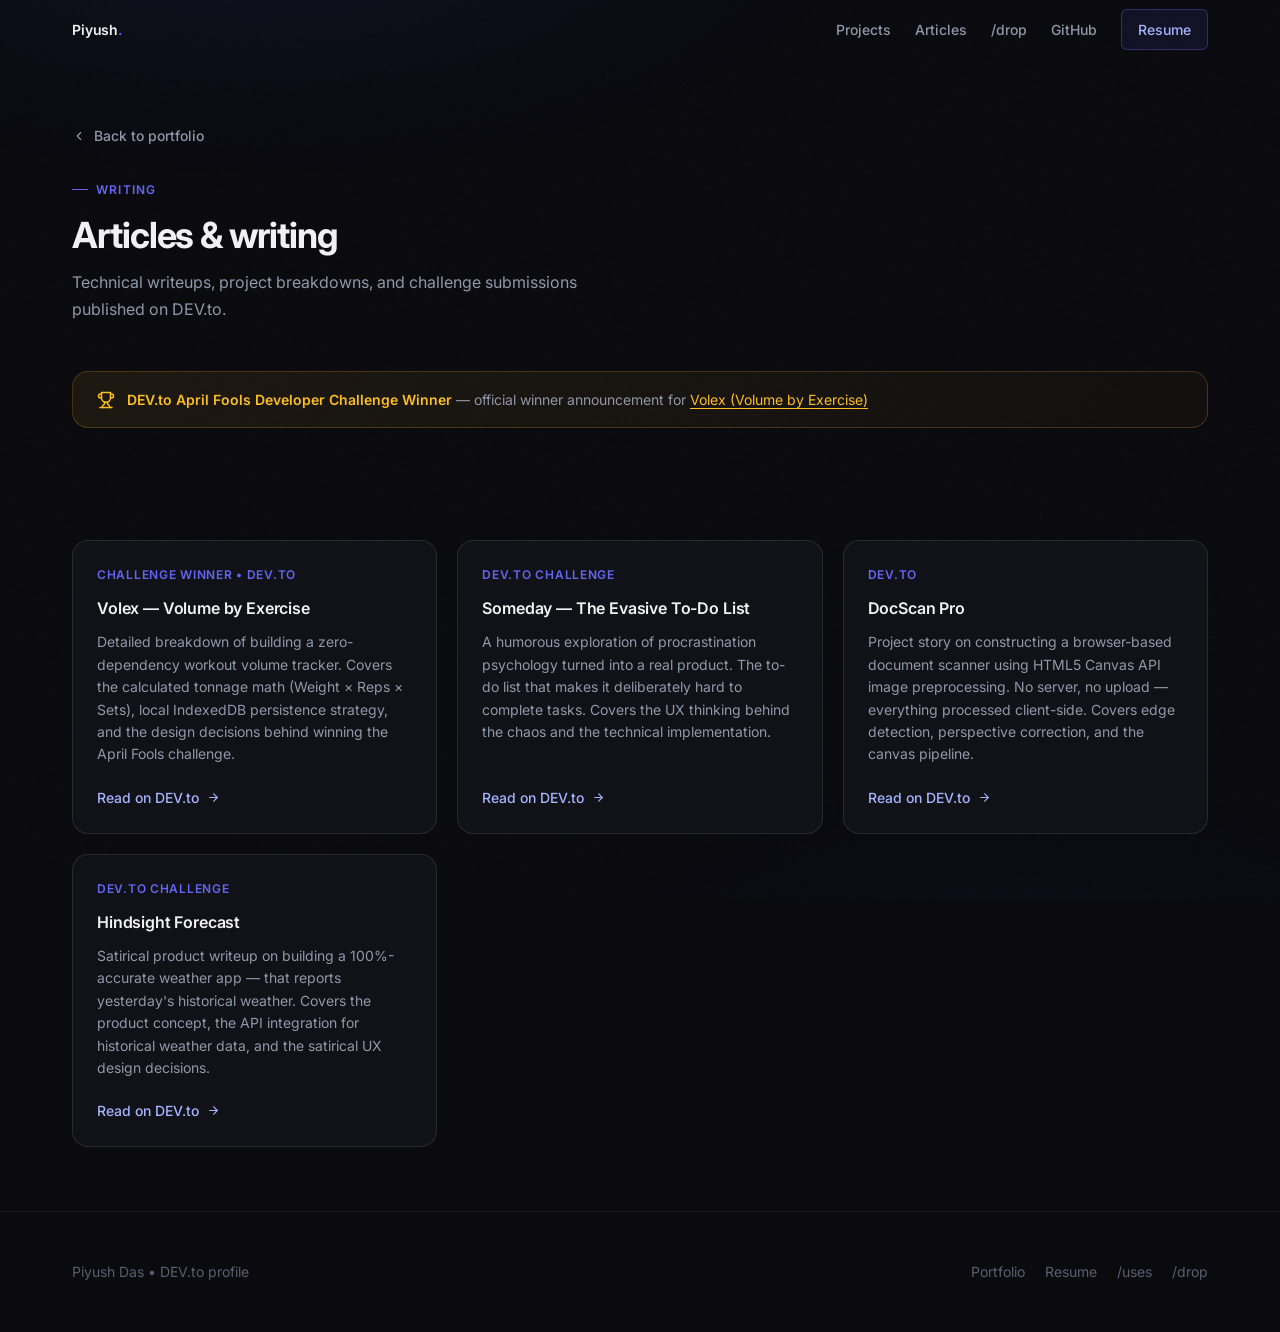
==== commit 47d060fc: "feat: add QuickDrop instant one-way note relay (/drop, /send)" ====
--- a/articles.html
+++ b/articles.html
@@ -23,6 +23,7 @@
       <div class="nav-links">
         <a href="index.html#projects" class="nav-link">Projects</a>
         <a href="articles.html" class="nav-link" aria-current="page">Articles</a>
+        <a href="drop.html" class="nav-link">/drop</a>
         <a href="https://github.com/Piyushdas1624" class="nav-link" target="_blank" rel="noopener noreferrer">GitHub</a>
         <a href="resume.html" class="nav-cta">Resume</a>
       </div>
@@ -107,6 +108,7 @@
           <a href="index.html" class="footer-link">Portfolio</a>
           <a href="resume.html" class="footer-link">Resume</a>
           <a href="uses.html" class="footer-link">/uses</a>
+          <a href="drop.html" class="footer-link">/drop</a>
         </nav>
       </div>
     </div>
--- a/style.css
+++ b/style.css
@@ -1657,3 +1657,527 @@
     grid-template-columns: 1.2fr 0.8fr;
   }
 }
+
+/* --------------------------------------------------------------------------
+   QUICKDROP — Instant One-Way Note & Message Relay
+   -------------------------------------------------------------------------- */
+.drop-container {
+  max-width: 760px;
+  margin: 0 auto;
+  padding: 0 var(--gutter);
+}
+
+.drop-card {
+  background: var(--bg-elevated);
+  border: 1px solid var(--border-default);
+  border-radius: var(--radius-lg);
+  padding: clamp(var(--space-6), 4vw, var(--space-8));
+  box-shadow: var(--shadow-lg);
+  position: relative;
+  overflow: hidden;
+  backdrop-filter: blur(12px);
+  -webkit-backdrop-filter: blur(12px);
+  margin-bottom: var(--space-8);
+  transition: border-color var(--duration-base) var(--ease-out);
+}
+
+.drop-card:focus-within {
+  border-color: var(--border-accent);
+}
+
+.drop-card-glow {
+  position: absolute;
+  top: 0;
+  left: 0;
+  right: 0;
+  height: 2px;
+  background: linear-gradient(90deg, transparent, var(--accent), transparent);
+  opacity: 0.8;
+}
+
+.drop-badge-row {
+  display: flex;
+  align-items: center;
+  justify-content: space-between;
+  gap: var(--space-3);
+  margin-bottom: var(--space-6);
+  flex-wrap: wrap;
+}
+
+.status-indicator {
+  display: inline-flex;
+  align-items: center;
+  gap: var(--space-2);
+  font-size: var(--text-xs);
+  font-weight: 500;
+  color: var(--color-success);
+  background: var(--color-success-subtle);
+  border: 1px solid rgba(52, 211, 153, 0.2);
+  padding: var(--space-1) var(--space-3);
+  border-radius: var(--radius-full);
+}
+
+.status-pulse {
+  width: 7px;
+  height: 7px;
+  border-radius: 50%;
+  background-color: var(--color-success);
+  box-shadow: 0 0 8px var(--color-success);
+  animation: pulse-glow 2s infinite;
+}
+
+@keyframes pulse-glow {
+  0% { transform: scale(0.95); opacity: 0.7; }
+  50% { transform: scale(1.2); opacity: 1; }
+  100% { transform: scale(0.95); opacity: 0.7; }
+}
+
+.type-chips-label {
+  font-size: var(--text-xs);
+  font-weight: 600;
+  text-transform: uppercase;
+  letter-spacing: 0.06em;
+  color: var(--text-tertiary);
+  margin-bottom: var(--space-2);
+  display: block;
+}
+
+.type-chips {
+  display: flex;
+  flex-wrap: wrap;
+  gap: var(--space-2);
+  margin-bottom: var(--space-5);
+}
+
+.chip-btn {
+  display: inline-flex;
+  align-items: center;
+  gap: var(--space-2);
+  background: var(--bg-surface);
+  border: 1px solid var(--border-subtle);
+  color: var(--text-secondary);
+  font-size: var(--text-xs);
+  font-weight: 500;
+  padding: var(--space-2) var(--space-3);
+  border-radius: var(--radius-full);
+  cursor: pointer;
+  transition: all var(--duration-fast) var(--ease-out);
+}
+
+.chip-btn:hover {
+  background: var(--bg-surface-hover);
+  color: var(--text-primary);
+  border-color: var(--border-default);
+}
+
+.chip-btn.active {
+  background: var(--accent-subtle);
+  border-color: var(--border-accent);
+  color: var(--text-accent);
+  font-weight: 600;
+}
+
+.form-row {
+  display: grid;
+  grid-template-columns: 1fr 1fr;
+  gap: var(--space-4);
+  margin-bottom: var(--space-4);
+}
+
+@media (max-width: 600px) {
+  .form-row {
+    grid-template-columns: 1fr;
+  }
+}
+
+.form-group {
+  margin-bottom: var(--space-4);
+  position: relative;
+}
+
+.form-label {
+  display: flex;
+  align-items: center;
+  justify-content: space-between;
+  font-size: var(--text-xs);
+  font-weight: 500;
+  color: var(--text-secondary);
+  margin-bottom: var(--space-2);
+}
+
+.form-label-left {
+  display: inline-flex;
+  align-items: center;
+  gap: var(--space-2);
+}
+
+.form-input {
+  width: 100%;
+  background: var(--bg-inset);
+  border: 1px solid var(--border-default);
+  border-radius: var(--radius-md);
+  padding: var(--space-3) var(--space-4);
+  color: var(--text-primary);
+  font-family: var(--font-sans);
+  font-size: var(--text-sm);
+  line-height: 1.5;
+  transition: all var(--duration-fast) var(--ease-out);
+}
+
+.form-input:focus {
+  outline: none;
+  border-color: var(--accent);
+  box-shadow: 0 0 0 3px var(--accent-glow);
+  background: rgba(0, 0, 0, 0.4);
+}
+
+.form-input::placeholder {
+  color: var(--text-tertiary);
+}
+
+.textarea-wrapper {
+  position: relative;
+}
+
+.form-textarea {
+  width: 100%;
+  min-height: 180px;
+  resize: vertical;
+  background: var(--bg-inset);
+  border: 1px solid var(--border-default);
+  border-radius: var(--radius-md);
+  padding: var(--space-4);
+  color: var(--text-primary);
+  font-family: var(--font-sans);
+  font-size: var(--text-base);
+  line-height: 1.6;
+  transition: all var(--duration-fast) var(--ease-out);
+}
+
+.form-textarea.font-mono {
+  font-family: var(--font-mono);
+  font-size: var(--text-sm);
+}
+
+.form-textarea:focus {
+  outline: none;
+  border-color: var(--accent);
+  box-shadow: 0 0 0 3px var(--accent-glow);
+  background: rgba(0, 0, 0, 0.4);
+}
+
+.form-textarea::placeholder {
+  color: var(--text-tertiary);
+}
+
+.textarea-toolbar {
+  display: flex;
+  align-items: center;
+  justify-content: space-between;
+  gap: var(--space-2);
+  margin-top: var(--space-2);
+  font-size: var(--text-xs);
+  color: var(--text-tertiary);
+}
+
+.textarea-actions {
+  display: flex;
+  align-items: center;
+  gap: var(--space-2);
+}
+
+.tool-btn {
+  display: inline-flex;
+  align-items: center;
+  gap: var(--space-1);
+  padding: var(--space-1) var(--space-2);
+  border-radius: var(--radius-sm);
+  color: var(--text-secondary);
+  font-size: var(--text-xs);
+  cursor: pointer;
+  background: var(--bg-surface);
+  border: 1px solid var(--border-subtle);
+  transition: all var(--duration-fast) var(--ease-out);
+}
+
+.tool-btn:hover {
+  background: var(--bg-surface-hover);
+  color: var(--text-primary);
+  border-color: var(--border-default);
+}
+
+.char-counter {
+  font-family: var(--font-mono);
+  font-size: var(--text-xs);
+  color: var(--text-tertiary);
+}
+
+.form-actions {
+  display: flex;
+  align-items: center;
+  justify-content: space-between;
+  gap: var(--space-3);
+  margin-top: var(--space-6);
+  flex-wrap: wrap;
+}
+
+.send-btn-main {
+  display: inline-flex;
+  align-items: center;
+  justify-content: center;
+  gap: var(--space-2);
+  background: var(--accent);
+  color: var(--text-on-accent);
+  font-weight: 600;
+  font-size: var(--text-sm);
+  padding: var(--space-3) var(--space-6);
+  border-radius: var(--radius-md);
+  box-shadow: 0 4px 14px var(--accent-glow);
+  cursor: pointer;
+  transition: all var(--duration-fast) var(--ease-out);
+  border: 1px solid rgba(255, 255, 255, 0.15);
+  min-width: 200px;
+}
+
+.send-btn-main:hover:not(:disabled) {
+  background: var(--accent-hover);
+  transform: translateY(-1px);
+  box-shadow: 0 6px 20px rgba(99, 102, 241, 0.35);
+}
+
+.send-btn-main:disabled {
+  opacity: 0.6;
+  cursor: not-allowed;
+  transform: none;
+}
+
+.btn-spinner {
+  width: 16px;
+  height: 16px;
+  border: 2px solid rgba(255, 255, 255, 0.3);
+  border-top-color: #ffffff;
+  border-radius: 50%;
+  animation: spin 0.8s linear infinite;
+}
+
+@keyframes spin {
+  to { transform: rotate(360deg); }
+}
+
+.shortcut-hint {
+  font-size: var(--text-xs);
+  color: var(--text-tertiary);
+  display: flex;
+  align-items: center;
+  gap: var(--space-1);
+}
+
+.shortcut-kbd {
+  display: inline-block;
+  padding: 2px 6px;
+  background: var(--bg-surface);
+  border: 1px solid var(--border-default);
+  border-radius: 4px;
+  font-family: var(--font-mono);
+  font-size: 11px;
+  color: var(--text-secondary);
+}
+
+/* Receipt Card */
+.receipt-card {
+  display: none;
+  background: rgba(16, 185, 129, 0.08);
+  border: 1px solid rgba(16, 185, 129, 0.25);
+  border-radius: var(--radius-lg);
+  padding: var(--space-6);
+  margin-bottom: var(--space-8);
+  animation: fadeInDown 0.3s var(--ease-out);
+}
+
+.receipt-card.visible {
+  display: block;
+}
+
+@keyframes fadeInDown {
+  from { opacity: 0; transform: translateY(-10px); }
+  to { opacity: 1; transform: translateY(0); }
+}
+
+.receipt-header {
+  display: flex;
+  align-items: center;
+  justify-content: space-between;
+  gap: var(--space-3);
+  margin-bottom: var(--space-4);
+  flex-wrap: wrap;
+}
+
+.receipt-title {
+  display: inline-flex;
+  align-items: center;
+  gap: var(--space-2);
+  color: var(--color-success);
+  font-weight: 600;
+  font-size: var(--text-base);
+}
+
+.receipt-meta {
+  display: flex;
+  flex-direction: column;
+  gap: var(--space-2);
+  font-size: var(--text-xs);
+  color: var(--text-secondary);
+  background: rgba(0, 0, 0, 0.3);
+  padding: var(--space-4);
+  border-radius: var(--radius-md);
+  margin-bottom: var(--space-4);
+  font-family: var(--font-mono);
+}
+
+.receipt-row {
+  display: flex;
+  justify-content: space-between;
+  gap: var(--space-4);
+}
+
+.receipt-actions {
+  display: flex;
+  align-items: center;
+  gap: var(--space-3);
+  flex-wrap: wrap;
+}
+
+/* Tabs & Aux Cards */
+.drop-tabs {
+  display: flex;
+  gap: var(--space-2);
+  border-bottom: 1px solid var(--border-subtle);
+  margin-bottom: var(--space-6);
+  padding-bottom: var(--space-1);
+}
+
+.drop-tab {
+  display: inline-flex;
+  align-items: center;
+  gap: var(--space-2);
+  background: none;
+  border: none;
+  color: var(--text-secondary);
+  font-size: var(--text-sm);
+  font-weight: 500;
+  padding: var(--space-2) var(--space-4);
+  border-radius: var(--radius-sm);
+  cursor: pointer;
+  position: relative;
+  transition: all var(--duration-fast) var(--ease-out);
+}
+
+.drop-tab:hover {
+  color: var(--text-primary);
+}
+
+.drop-tab.active {
+  color: var(--text-primary);
+  background: var(--bg-surface-hover);
+}
+
+.drop-tab.active::after {
+  content: '';
+  position: absolute;
+  bottom: -5px;
+  left: 0;
+  right: 0;
+  height: 2px;
+  background: var(--accent);
+}
+
+.info-box {
+  background: var(--bg-elevated);
+  border: 1px solid var(--border-subtle);
+  border-radius: var(--radius-md);
+  padding: var(--space-5);
+  margin-bottom: var(--space-6);
+}
+
+.info-box-title {
+  display: flex;
+  align-items: center;
+  gap: var(--space-2);
+  font-size: var(--text-sm);
+  font-weight: 600;
+  color: var(--text-primary);
+  margin-bottom: var(--space-2);
+}
+
+.info-box-desc {
+  font-size: var(--text-xs);
+  color: var(--text-secondary);
+  line-height: 1.6;
+}
+
+/* Feed item list */
+.feed-list {
+  display: flex;
+  flex-direction: column;
+  gap: var(--space-3);
+}
+
+.feed-item {
+  background: var(--bg-inset);
+  border: 1px solid var(--border-subtle);
+  border-radius: var(--radius-md);
+  padding: var(--space-4);
+  transition: border-color var(--duration-fast);
+}
+
+.feed-item:hover {
+  border-color: var(--border-default);
+}
+
+.feed-item-header {
+  display: flex;
+  justify-content: space-between;
+  align-items: center;
+  margin-bottom: var(--space-2);
+  font-size: var(--text-xs);
+}
+
+.feed-item-title {
+  font-weight: 600;
+  color: var(--text-primary);
+}
+
+.feed-item-time {
+  color: var(--text-tertiary);
+  font-family: var(--font-mono);
+}
+
+.feed-item-body {
+  font-size: var(--text-sm);
+  color: var(--text-secondary);
+  white-space: pre-wrap;
+  word-break: break-word;
+}
+
+.feed-empty {
+  text-align: center;
+  padding: var(--space-10) var(--space-4);
+  color: var(--text-tertiary);
+  font-size: var(--text-sm);
+}
+
+.bookmarklet-pill {
+  display: inline-flex;
+  align-items: center;
+  gap: var(--space-2);
+  padding: var(--space-2) var(--space-3);
+  background: var(--accent-subtle);
+  border: 1px dashed var(--accent);
+  color: var(--text-accent);
+  border-radius: var(--radius-md);
+  font-size: var(--text-xs);
+  font-weight: 500;
+  cursor: grab;
+  user-select: none;
+}
+
